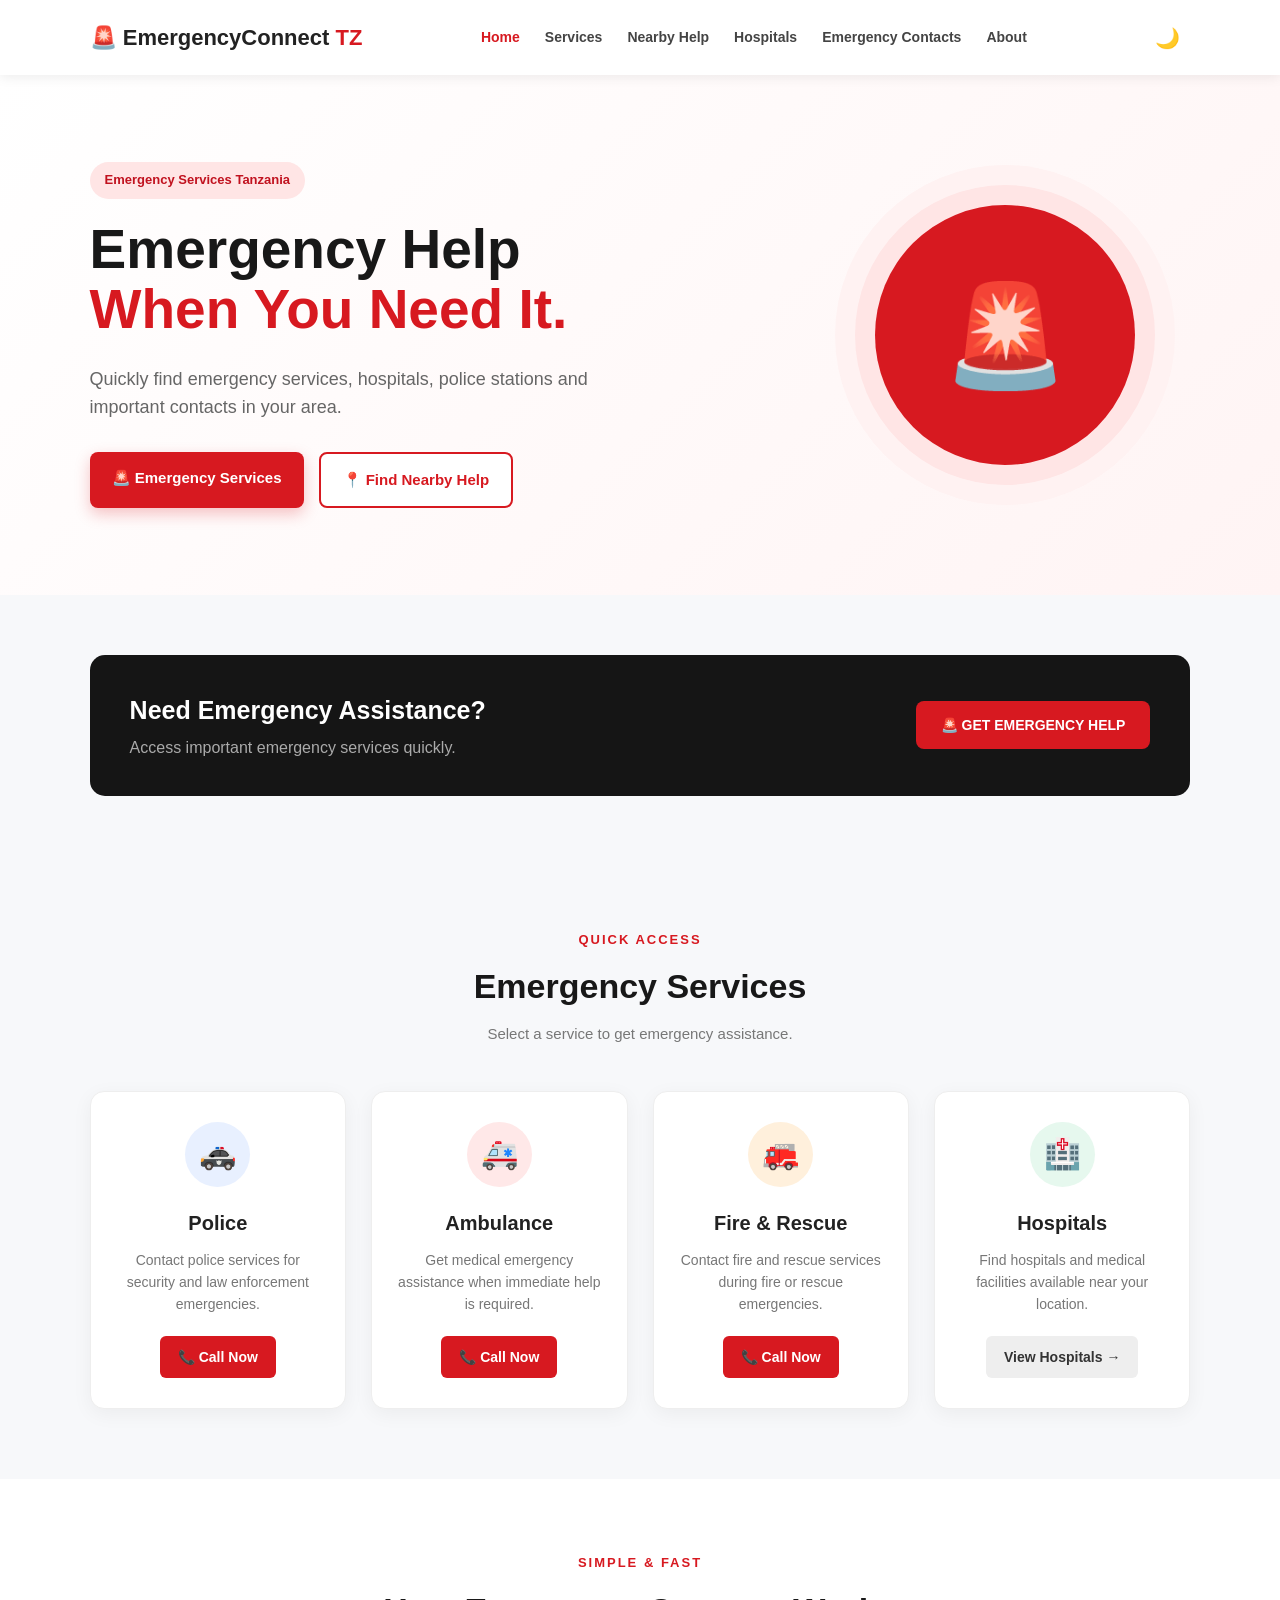
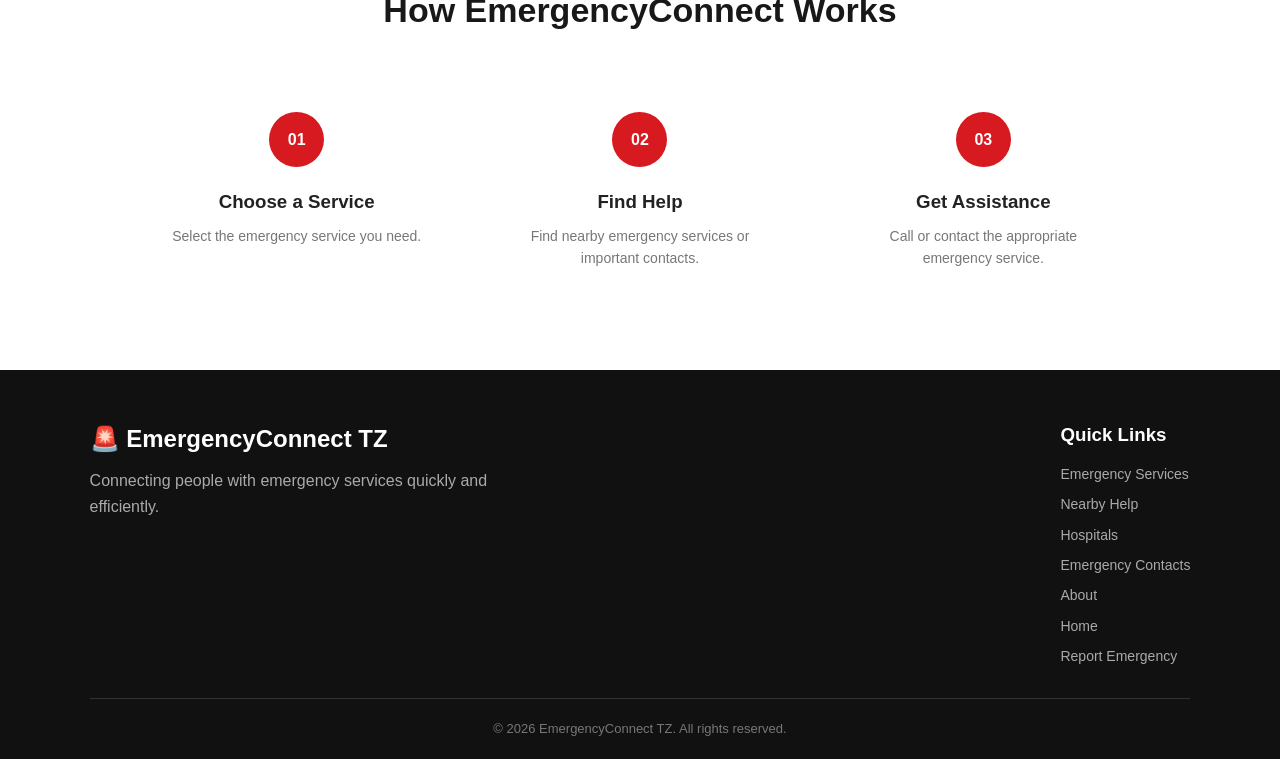
==== index.html @ 1675469f "Add files via upload" ====
<!DOCTYPE html>
<html lang="en">
<head>
    <meta charset="UTF-8">
    <meta name="viewport" content="width=device-width, initial-scale=1.0">

    <title>EmergencyConnect TZ</title>

    <link rel="stylesheet" href="css/style.css">
</head>

<body>
    

    <!-- ================= NAVIGATION ================= -->
    <header class="navbar">

        <div class="logo">
            🚨 <span>EmergencyConnect</span> TZ
        </div>

        <nav>
            <a href="index.html" class="active">Home</a>
            <a href="services.html">Services</a>
            <a href="nearby.html">Nearby Help</a>
            <a href="hospitals.html">Hospitals</a>
            <a href="contacts.html">Emergency Contacts</a>
            <a href="about.html">About</a>
        </nav>

        <button class="menu-btn" onclick="toggleMenu()">☰</button>

    </header>


    <!-- ================= HERO SECTION ================= -->
    <section class="hero">

        <div class="hero-content">

            <span class="badge">Emergency Services Tanzania</span>

            <h1>
                Emergency Help
                <span>When You Need It.</span>
            </h1>

            <p>
                Quickly find emergency services, hospitals,
                police stations and important contacts in your area.
            </p>

            <div class="hero-buttons">

                <a href="services.html" class="btn primary-btn">
                    🚨 Emergency Services
                </a>

                <a href="nearby.html" class="btn secondary-btn">
                    📍 Find Nearby Help
                </a>

            </div>

        </div>

        <div class="hero-icon">
            <div class="emergency-circle">
                🚨
            </div>
        </div>

    </section>


    <!-- ================= EMERGENCY BUTTON ================= -->
    <section class="quick-emergency">

        <div>
            <h2>Need Emergency Assistance?</h2>
            <p>
                Access important emergency services quickly.
            </p>
        </div>

        <button class="emergency-btn" onclick="showEmergencyMessage()">
            🚨 GET EMERGENCY HELP
        </button>

    </section>


    <!-- ================= SERVICES ================= -->
    <section class="services-section">

        <div class="section-title">
            <span>QUICK ACCESS</span>
            <h2>Emergency Services</h2>
            <p>
                Select a service to get emergency assistance.
            </p>
        </div>


        <div class="service-grid">

            <!-- Police -->
            <div class="service-card">

                <div class="service-icon police">
                    🚓
                </div>

                <h3>Police</h3>

                <p>
                    Contact police services for security
                    and law enforcement emergencies.
                </p>

                <a href="tel:112" class="call-btn">
                    📞 Call Now
                </a>

            </div>


            <!-- Ambulance -->
            <div class="service-card">

                <div class="service-icon ambulance">
                    🚑
                </div>

                <h3>Ambulance</h3>

                <p>
                    Get medical emergency assistance
                    when immediate help is required.
                </p>

                <a href="tel:112" class="call-btn">
                    📞 Call Now
                </a>

            </div>


            <!-- Fire -->
            <div class="service-card">

                <div class="service-icon fire">
                    🚒
                </div>

                <h3>Fire & Rescue</h3>

                <p>
                    Contact fire and rescue services
                    during fire or rescue emergencies.
                </p>

                <a href="tel:112" class="call-btn">
                    📞 Call Now
                </a>

            </div>


            <!-- Hospital -->
            <div class="service-card">

                <div class="service-icon hospital">
                    🏥
                </div>

                <h3>Hospitals</h3>

                <p>
                    Find hospitals and medical facilities
                    available near your location.
                </p>

                <a href="hospitals.html" class="view-btn">
                    View Hospitals →
                </a>

            </div>

        </div>

    </section>


    <!-- ================= HOW IT WORKS ================= -->
    <section class="how-section">

        <div class="section-title">

            <span>SIMPLE & FAST</span>

            <h2>How EmergencyConnect Works</h2>

        </div>


        <div class="steps">

            <div class="step">

                <div class="step-number">01</div>

                <h3>Choose a Service</h3>

                <p>
                    Select the emergency service
                    you need.
                </p>

            </div>


            <div class="step">

                <div class="step-number">02</div>

                <h3>Find Help</h3>

                <p>
                    Find nearby emergency services
                    or important contacts.
                </p>

            </div>


            <div class="step">

                <div class="step-number">03</div>

                <h3>Get Assistance</h3>

                <p>
                    Call or contact the appropriate
                    emergency service.
                </p>

            </div>

        </div>

    </section>


    <!-- ================= FOOTER ================= -->
    <footer>

        <div class="footer-content">

            <div>
                <h2>🚨 EmergencyConnect TZ</h2>

                <p>
                    Connecting people with emergency
                    services quickly and efficiently.
                </p>
            </div>


            <div class="footer-links">

                <h3>Quick Links</h3>

                <a href="services.html">Emergency Services</a>
                <a href="nearby.html">Nearby Help</a>
                <a href="hospitals.html">Hospitals</a>
                <a href="contacts.html">Emergency Contacts</a>
                <a href="about.html">About</a>
                <a href="index.html">Home</a>
                <a href="report.html">Report Emergency </a>

            </div>

        </div>


        <div class="copyright">

            © 2026 EmergencyConnect TZ.
            All rights reserved.

        </div>

    </footer>


    <script src="main.js"></script>
<style>
    /* ==========================================================================
   DARK MODE STYLES & TRANSITIONS
   ========================================================================== */
body {
    transition: background-color 0.3s ease, color 0.3s ease;
}

body.dark-mode {
    background-color: #121212;
    color: #e0e0e0;
}

body.dark-mode .navbar,
body.dark-mode .service-card,
body.dark-mode .contact-card,
body.dark-mode .location-section,
body.dark-mode .search-container,
body.dark-mode .how-section {
    background-color: #1e1e1e !important;
    border-color: #333333 !important;
    color: #ffffff !important;
}

body.dark-mode .hero {
    background: linear-gradient(135deg, #181818, #2a080a) !important;
}

body.dark-mode .hero h1,
body.dark-mode .section-title h2,
body.dark-mode .service-card h3,
body.dark-mode .contact-card h3 {
    color: #ffffff !important;
}

body.dark-mode nav a {
    color: #cccccc;
}

body.dark-mode .search-input,
body.dark-mode .select-input,
body.dark-mode .search-container input,
body.dark-mode .search-container select,
body.dark-mode .form-group input,
body.dark-mode .form-group select,
body.dark-mode .form-group textarea {
    background-color: #2a2a2a;
    color: #ffffff;
    border-color: #444;
}

/* Theme Button in Navbar */
.theme-toggle-btn {
    background: transparent;
    border: none;
    font-size: 20px;
    cursor: pointer;
    padding: 5px 10px;
    border-radius: 50%;
    transition: transform 0.2s;
}

.theme-toggle-btn:hover {
    transform: scale(1.15);
}

/* ==========================================================================
   MOBILE NAV TOGGLE CLASSES
   ========================================================================== */
@media (max-width: 700px) {
    nav {
        display: none;
    }
    nav.nav-open {
        display: flex !important;
    }
}

/* ==========================================================================
   EMERGENCY MODAL STYLES
   ========================================================================== */
.emergency-modal {
    display: none;
    position: fixed;
    top: 0;
    left: 0;
    width: 100%;
    height: 100%;
    background: rgba(0, 0, 0, 0.75);
    z-index: 2000;
    align-items: center;
    justify-content: center;
    padding: 20px;
    backdrop-filter: blur(4px);
}

.emergency-modal-content {
    background: #ffffff;
    padding: 30px;
    border-radius: 16px;
    max-width: 480px;
    width: 100%;
    text-align: center;
    position: relative;
    box-shadow: 0 10px 30px rgba(0,0,0,0.3);
    animation: popIn 0.3s ease-out;
}

body.dark-mode .emergency-modal-content {
    background: #1e1e1e;
    color: #fff;
}

.close-modal {
    position: absolute;
    top: 15px;
    right: 20px;
    font-size: 28px;
    cursor: pointer;
    color: #888;
}

.close-modal:hover { color: #d71920; }

.modal-icon { font-size: 50px; margin-bottom: 10px; }

.modal-actions {
    display: flex;
    flex-direction: column;
    gap: 12px;
    margin-top: 20px;
}

.modal-btn {
    padding: 14px;
    border-radius: 8px;
    font-weight: bold;
    color: white;
    text-decoration: none;
    transition: 0.3s;
}

.modal-btn.primary { background: #d71920; }
.modal-btn.fire { background: #e65100; }
.modal-btn.medical { background: #2e7d32; }
.modal-btn.child { background: #6a1b9a; }

.modal-btn:hover { opacity: 0.9; transform: translateY(-2px); }

@keyframes popIn {
    from { transform: scale(0.8); opacity: 0; }
    to { transform: scale(1); opacity: 1; }
}
/* ==============================
   GLOBAL STYLES
================================= */

* {
    margin: 0;
    padding: 0;
    box-sizing: border-box;
}

html {
    scroll-behavior: smooth;
}

body {
    font-family: Arial, Helvetica, sans-serif;
    background: #f7f8fa;
    color: #222;
    line-height: 1.6;
}

a {
    text-decoration: none;
}

button {
    font-family: inherit;
}


/* ==============================
   NAVIGATION BAR
================================= */

.navbar {
    height: 75px;
    background: #ffffff;

    display: flex;
    align-items: center;
    justify-content: space-between;

    padding: 0 7%;

    position: sticky;
    top: 0;
    z-index: 1000;

    box-shadow: 0 2px 12px rgba(0, 0, 0, 0.08);
}


/* LOGO */

.logo {
    font-size: 22px;
    font-weight: 700;
    color: #d71920;
}

.logo span {
    color: #222;
}


/* NAV LINKS */

nav {
    display: flex;
    align-items: center;
    gap: 25px;
}

nav a {
    color: #444;
    font-size: 14px;
    font-weight: 600;

    transition: 0.3s;
}

nav a:hover,
nav a.active {
    color: #d71920;
}


/* MOBILE MENU BUTTON */

.menu-btn {
    display: none;

    border: none;
    background: transparent;

    font-size: 25px;
    cursor: pointer;
}


/* ==============================
   HERO SECTION
================================= */

.hero {
    min-height: 520px;

    padding: 80px 7%;

    display: flex;
    align-items: center;
    justify-content: space-between;

    gap: 50px;

    background: linear-gradient(
        135deg,
        #ffffff,
        #fff4f4
    );
}


/* HERO TEXT */

.hero-content {
    max-width: 650px;
}

.badge {
    display: inline-block;

    background: #ffe5e5;
    color: #c1121f;

    padding: 8px 15px;

    border-radius: 30px;

    font-size: 13px;
    font-weight: 700;

    margin-bottom: 20px;
}

.hero h1 {
    font-size: 55px;

    line-height: 1.1;

    margin-bottom: 25px;

    color: #181818;
}

.hero h1 span {
    display: block;

    color: #d71920;
}

.hero p {
    max-width: 570px;

    font-size: 18px;

    color: #666;

    margin-bottom: 30px;
}


/* HERO BUTTONS */

.hero-buttons {
    display: flex;
    gap: 15px;

    flex-wrap: wrap;
}

.btn {
    display: inline-block;

    padding: 14px 22px;

    border-radius: 8px;

    font-size: 15px;
    font-weight: 700;

    transition: 0.3s;
}


/* PRIMARY BUTTON */

.primary-btn {
    background: #d71920;
    color: white;

    box-shadow: 0 6px 15px rgba(215, 25, 32, 0.25);
}

.primary-btn:hover {
    background: #b51218;

    transform: translateY(-2px);
}


/* SECONDARY BUTTON */

.secondary-btn {
    background: white;

    color: #d71920;

    border: 2px solid #d71920;
}

.secondary-btn:hover {
    background: #d71920;

    color: white;
}


/* ==============================
   HERO EMERGENCY ICON
================================= */

.hero-icon {
    padding-right: 5%;
}

.emergency-circle {

    width: 260px;
    height: 260px;

    border-radius: 50%;

    background: #d71920;

    display: flex;
    align-items: center;
    justify-content: center;

    font-size: 100px;

    box-shadow:
        0 0 0 20px #ffe5e5,
        0 0 0 40px #fff2f2;

    animation: pulse 2s infinite;
}


/* PULSE ANIMATION */

@keyframes pulse {

    0% {
        transform: scale(1);
    }

    50% {
        transform: scale(1.05);
    }

    100% {
        transform: scale(1);
    }

}


/* ==============================
   QUICK EMERGENCY SECTION
================================= */

.quick-emergency {

    margin: 60px 7%;

    padding: 35px 40px;

    background: #151515;

    color: white;

    border-radius: 15px;

    display: flex;

    align-items: center;

    justify-content: space-between;

    gap: 25px;
}

.quick-emergency h2 {
    font-size: 25px;

    margin-bottom: 5px;
}

.quick-emergency p {
    color: #aaa;
}


/* EMERGENCY BUTTON */

.emergency-btn {

    border: none;

    background: #d71920;

    color: white;

    padding: 16px 25px;

    border-radius: 8px;

    font-size: 14px;

    font-weight: 700;

    cursor: pointer;

    transition: 0.3s;
}

.emergency-btn:hover {

    background: #ff252d;

    transform: scale(1.03);
}


/* ==============================
   SECTION TITLE
================================= */

.services-section,
.how-section {

    padding: 70px 7%;
}

.section-title {

    text-align: center;

    max-width: 650px;

    margin: 0 auto 45px;
}

.section-title span {

    color: #d71920;

    font-size: 13px;

    font-weight: 700;

    letter-spacing: 2px;
}

.section-title h2 {

    font-size: 34px;

    margin: 8px 0;

    color: #181818;
}

.section-title p {

    color: #777;

    font-size: 15px;
}


/* ==============================
   SERVICE CARDS
================================= */

.service-grid {

    display: grid;

    grid-template-columns:
        repeat(4, 1fr);

    gap: 25px;
}

.service-card {

    background: #ffffff;

    padding: 30px 25px;

    border-radius: 14px;

    text-align: center;

    border: 1px solid #eeeeee;

    box-shadow:
        0 5px 20px rgba(0, 0, 0, 0.05);

    transition: 0.3s;
}

.service-card:hover {

    transform: translateY(-8px);

    box-shadow:
        0 15px 35px rgba(0, 0, 0, 0.10);
}


/* SERVICE ICON */

.service-icon {

    width: 65px;
    height: 65px;

    margin: 0 auto 20px;

    border-radius: 50%;

    display: flex;

    align-items: center;

    justify-content: center;

    font-size: 30px;
}


/* ICON BACKGROUNDS */

.police {
    background: #e8f0ff;
}

.ambulance {
    background: #ffe8e8;
}

.fire {
    background: #fff0dc;
}

.hospital {
    background: #e6f8ee;
}


/* SERVICE TEXT */

.service-card h3 {

    font-size: 20px;

    margin-bottom: 10px;
}

.service-card p {

    color: #777;

    font-size: 14px;

    margin-bottom: 20px;
}


/* CALL BUTTON */

.call-btn {

    display: inline-block;

    background: #d71920;

    color: white;

    padding: 10px 18px;

    border-radius: 6px;

    font-size: 14px;

    font-weight: 700;

    transition: 0.3s;
}

.call-btn:hover {

    background: #a90f15;
}


/* VIEW BUTTON */

.view-btn {

    display: inline-block;

    background: #eeeeee;

    color: #333;

    padding: 10px 18px;

    border-radius: 6px;

    font-size: 14px;

    font-weight: 700;

    transition: 0.3s;
}

.view-btn:hover {

    background: #222;

    color: white;
}


/* ==============================
   HOW IT WORKS
================================= */

.how-section {

    background: white;
}

.steps {

    max-width: 1000px;

    margin: auto;

    display: grid;

    grid-template-columns:
        repeat(3, 1fr);

    gap: 30px;
}

.step {

    text-align: center;

    padding: 30px;
}

.step-number {

    width: 55px;
    height: 55px;

    margin: 0 auto 20px;

    border-radius: 50%;

    background: #d71920;

    color: white;

    display: flex;

    align-items: center;

    justify-content: center;

    font-weight: 700;
}

.step h3 {

    margin-bottom: 8px;
}

.step p {

    color: #777;

    font-size: 14px;
}


/* ==============================
   FOOTER
================================= */

footer {

    background: #111111;

    color: white;

    padding: 50px 7% 20px;
}

.footer-content {

    display: flex;

    justify-content: space-between;

    gap: 50px;

    padding-bottom: 30px;
}

.footer-content h2 {

    margin-bottom: 10px;
}

.footer-content p {

    color: #aaa;

    max-width: 400px;
}


/* FOOTER LINKS */

.footer-links {

    display: flex;

    flex-direction: column;

    gap: 8px;
}

.footer-links h3 {

    margin-bottom: 5px;
}

.footer-links a {

    color: #aaa;

    font-size: 14px;

    transition: 0.3s;
}

.footer-links a:hover {

    color: white;
}


/* COPYRIGHT */

.copyright {

    border-top: 1px solid #333;

    padding-top: 20px;

    text-align: center;

    color: #777;

    font-size: 13px;
}


/* ==============================
   TABLET
================================= */

@media (max-width: 1000px) {

    .hero h1 {
        font-size: 45px;
    }

    .service-grid {

        grid-template-columns:
            repeat(2, 1fr);
    }

}


/* ==============================
   MOBILE
================================= */

@media (max-width: 700px) {

    .navbar {

        padding: 0 5%;
    }

    nav {

        display: none;

        position: absolute;

        top: 75px;

        right: 0;

        width: 100%;

        background: white;

        padding: 20px;

        flex-direction: column;

        gap: 18px;

        box-shadow:
            0 5px 15px rgba(0,0,0,0.1);
    }

    nav a {
        text-align: center;
    }

    .menu-btn {
        display: block;
    }


    /* HERO */

    .hero {

        flex-direction: column;

        text-align: center;

        padding: 60px 5%;

        gap: 60px;
    }

    .hero-content {

        max-width: 100%;
    }

    .hero h1 {

        font-size: 38px;
    }

    .hero p {

        font-size: 16px;
    }

    .hero-buttons {

        justify-content: center;
    }

    .hero-icon {

        padding-right: 0;
    }

    .emergency-circle {

        width: 190px;
        height: 190px;

        font-size: 70px;
    }


    /* QUICK EMERGENCY */

    .quick-emergency {

        margin: 40px 5%;

        padding: 30px 20px;

        flex-direction: column;

        text-align: center;
    }


    /* SERVICES */

    .services-section,
    .how-section {

        padding: 60px 5%;
    }

    .section-title h2 {

        font-size: 28px;
    }

    .service-grid {

        grid-template-columns: 1fr;
    }


    /* STEPS */

    .steps {

        grid-template-columns: 1fr;
    }


    /* FOOTER */

    .footer-content {

        flex-direction: column;
    }

}


/* ==============================
   SMALL PHONES
================================= */

@media (max-width: 400px) {

    .logo {

        font-size: 18px;
    }

    .hero h1 {

        font-size: 32px;
    }

    .btn {

        width: 100%;

        text-align: center;
    }

    .emergency-circle {

        width: 160px;
        height: 160px;

        font-size: 60px;
    }

}
</style>
<script /* =========================================
   EMERGENCYCONNECT TZ
   MAIN JAVASCRIPT
========================================= */


/* =========================================
   1. MOBILE NAVIGATION
========================================= */

function toggleMenu() {

    const nav = document.querySelector(".navbar nav");

    if (nav) {
        nav.classList.toggle("show");
    }
}


/* =========================================
   2. CLOSE MOBILE MENU
   When user clicks a navigation link
========================================= */

document.addEventListener("DOMContentLoaded", function () {

    const navLinks = document.querySelectorAll(".navbar nav a");

    navLinks.forEach(function (link) {

        link.addEventListener("click", function () {

            const nav = document.querySelector(".navbar nav");

            if (nav) {
                nav.classList.remove("show");
            }

        });

    });

});


/* =========================================
   3. EMERGENCY BUTTON
========================================= */

function emergencyCall() {

    const confirmEmergency = confirm(
        "Are you experiencing an emergency?\n\n" +
        "Press OK to continue to emergency services."
    );

    if (confirmEmergency) {

        window.location.href = "services.html";

    }

}


/* =========================================
   4. SHOW EMERGENCY MESSAGE
========================================= */

function showEmergencyMessage() {

    alert(
        "EmergencyConnect TZ\n\n" +
        "Please select the emergency service you need."
    );

}


/* =========================================
   5. SMOOTH SCROLLING
========================================= */

document.addEventListener("DOMContentLoaded", function () {

    const links = document.querySelectorAll('a[href^="#"]');

    links.forEach(function (link) {

        link.addEventListener("click", function (event) {

            const targetId = this.getAttribute("href");

            if (targetId === "#") {
                return;
            }

            const target = document.querySelector(targetId);

            if (target) {

                event.preventDefault();

                target.scrollIntoView({
                    behavior: "smooth",
                    block: "start"
                });

            }

        });

    });

});


/* =========================================
   6. CURRENT YEAR
========================================= */

document.addEventListener("DOMContentLoaded", function () {

    const year = document.getElementById("year");

    if (year) {

        year.textContent = new Date().getFullYear();

    }

});


/* =========================================
   7. SCROLL EFFECT FOR NAVBAR
========================================= */

window.addEventListener("scroll", function () {

    const navbar = document.querySelector(".navbar");

    if (!navbar) {
        return;
    }

    if (window.scrollY > 50) {

        navbar.classList.add("scrolled");

    } else {

        navbar.classList.remove("scrolled");

    }

});


/* =========================================
   8. REVEAL ELEMENTS WHEN SCROLLING
========================================= */

document.addEventListener("DOMContentLoaded", function () {

    const elements = document.querySelectorAll(
        ".service-card, .feature-card, .step, .card"
    );

    const observer = new IntersectionObserver(
        function (entries) {

            entries.forEach(function (entry) {

                if (entry.isIntersecting) {

                    entry.target.classList.add("visible");

                }

            });

        },
        {
            threshold: 0.15
        }
    );


    elements.forEach(function (element) {

        observer.observe(element);

    });

});


/* =========================================
   9. BACK TO TOP BUTTON
========================================= */

function scrollToTop() {

    window.scrollTo({
        top: 0,
        behavior: "smooth"
    });

}


/* =========================================
   10. ONLINE / OFFLINE STATUS
========================================= */

function updateConnectionStatus() {

    if (navigator.onLine) {

        console.log("Internet connection available.");

    } else {

        console.log("You are currently offline.");

    }

}


window.addEventListener(
    "online",
    updateConnectionStatus
);

window.addEventListener(
    "offline",
    updateConnectionStatus
);


/* =========================================
   11. PAGE LOADED MESSAGE
========================================= */

document.addEventListener("DOMContentLoaded", function () {

    console.log(
        "EmergencyConnect TZ loaded successfully."
    );

});></script>
</body>
</html>
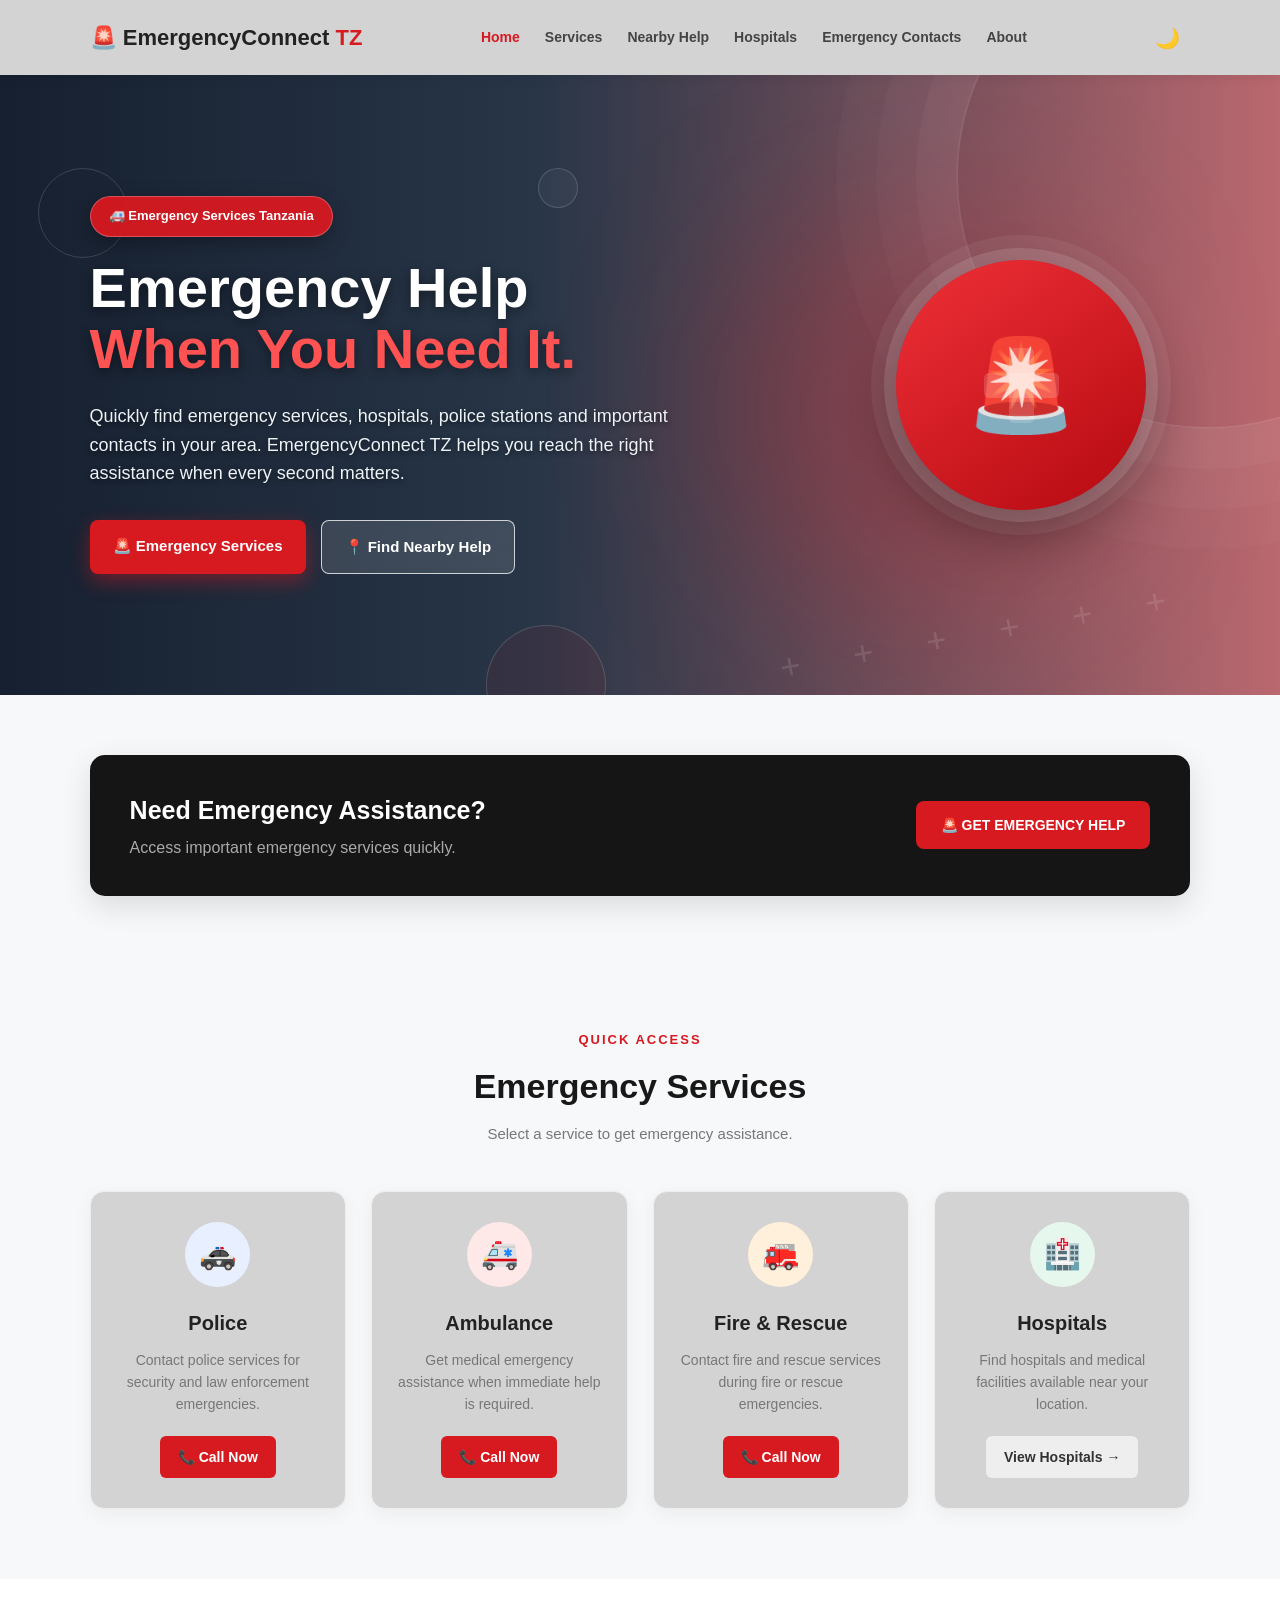
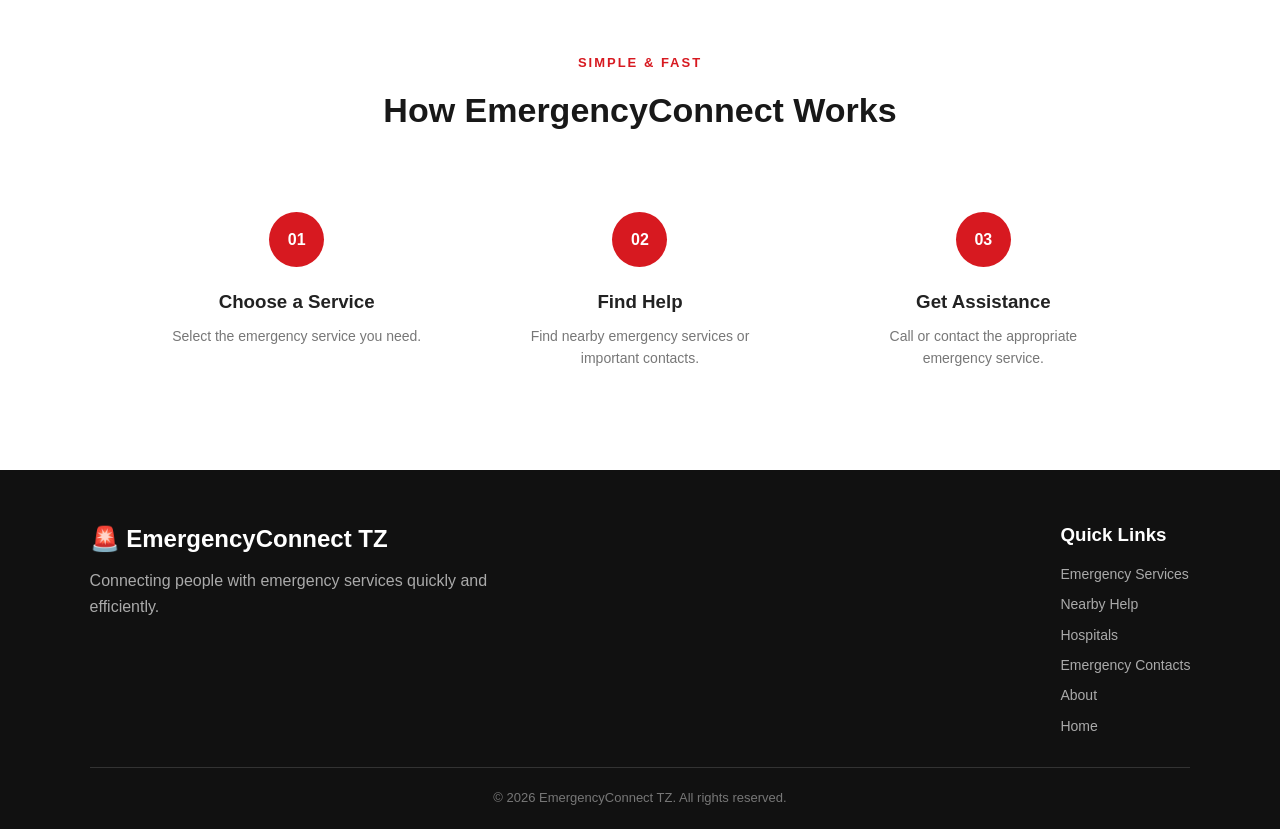
==== commit 5516f537: "Add files via upload" ====
--- a/index.html
+++ b/index.html
@@ -8,12 +8,869 @@
     <title>EmergencyConnect TZ</title>
 
     <link rel="stylesheet" href="css/style.css">
+
+    <style>
+
+        /* =========================================================
+           GLOBAL
+        ========================================================= */
+
+        * {
+            margin: 0;
+            padding: 0;
+            box-sizing: border-box;
+        }
+
+        html {
+            scroll-behavior: smooth;
+        }
+
+        body {
+            font-family: Arial, Helvetica, sans-serif;
+            background: #f7f8fa;
+            color: #222;
+            line-height: 1.6;
+            transition: background-color 0.3s ease, color 0.3s ease;
+        }
+
+        a {
+            text-decoration: none;
+        }
+
+        button {
+            font-family: inherit;
+        }
+
+
+        /* =========================================================
+           DARK MODE
+        ========================================================= */
+
+         body {
+            transition: background-color 0.3s ease, color 0.3s ease;
+        }
+
+        body.dark-mode {
+            background-color: #121212;
+            color: #e0e0e0;
+        }
+
+        body.dark-mode .navbar,
+        body.dark-mode .service-card,
+        body.dark-mode .contact-card,
+        body.dark-mode .location-section,
+        body.dark-mode .search-container,
+        body.dark-mode .how-section {
+            background-color: #1e1e1e !important;
+            border-color: #333333 !important;
+            color: #ffffff !important;
+        }
+
+        body.dark-mode .section-title h2,
+        body.dark-mode .service-card h3,
+        body.dark-mode .contact-card h3 {
+            color: #ffffff !important;
+        }
+
+        body.dark-mode nav a {
+            color: #cccccc;
+        }
+
+        body.dark-mode .search-input,
+        body.dark-mode .select-input,
+        body.dark-mode .search-container input,
+        body.dark-mode .search-container select,
+        body.dark-mode .form-group input,
+        body.dark-mode .form-group select,
+        body.dark-mode .form-group textarea {
+            background-color: #2a2a2a;
+            color: #ffffff;
+            border-color: #444;
+        }
+
+        /* Theme Button in Navbar */
+        .theme-toggle-btn {
+            background: transparent;
+            border: none;
+            font-size: 20px;
+            cursor: pointer;
+            padding: 5px 10px;
+            border-radius: 50%;
+            transition: transform 0.2s;
+        }
+
+        .theme-toggle-btn:hover {
+            transform: scale(1.15);
+        }
+
+
+
+        /* =========================================================
+           NAVIGATION
+        ========================================================= */
+
+        .navbar {
+            height: 75px;
+            background: lightgray;
+            display: flex;
+            align-items: center;
+            justify-content: space-between;
+            padding: 0 7%;
+            position: sticky;
+            top: 0;
+            z-index: 1000;
+            box-shadow: 0 2px 12px rgba(0,0,0,0.08);
+            transition: 0.3s;
+        }
+
+        .navbar.scrolled {
+            box-shadow: 0 5px 25px rgba(0,0,0,0.15);
+        }
+
+        .logo {
+            font-size: 22px;
+            font-weight: 700;
+            color: #d71920;
+        }
+
+        .logo span {
+            color: #222;
+        }
+
+        body.dark-mode .logo span {
+            color: #fff;
+        }
+
+        nav {
+            display: flex;
+            align-items: center;
+            gap: 25px;
+        }
+
+        nav a {
+            color: #444;
+            font-size: 14px;
+            font-weight: 600;
+            transition: 0.3s;
+        }
+
+        nav a:hover,
+        nav a.active {
+            color: #d71920;
+        }
+
+        .menu-btn {
+            display: none;
+            border: none;
+            background: transparent;
+            font-size: 25px;
+            cursor: pointer;
+        }
+
+
+        /* =========================================================
+           HERO SECTION
+        ========================================================= */
+
+        .hero {
+            min-height: 620px;
+            padding: 90px 7%;
+            display: flex;
+            align-items: center;
+            justify-content: space-between;
+            gap: 50px;
+            position: relative;
+            overflow: hidden;
+
+            /*
+              MAIN HERO BACKGROUND
+              Hospital / Emergency image
+            */
+
+            background:
+                linear-gradient(
+                    90deg,
+                    rgba(8, 18, 35, 0.94) 0%,
+                    rgba(11, 27, 47, 0.88) 42%,
+                    rgba(150, 15, 25, 0.62) 100%
+                ),
+                url("https://images.unsplash.com/photo-1519494026892-80bbd2d6fd0d?auto=format&fit=crop&w=2000&q=85")
+                center center / cover no-repeat;
+
+            color: white;
+        }
+
+
+        /* Decorative medical pattern */
+
+        .hero::before {
+            content: "";
+            position: absolute;
+            width: 500px;
+            height: 500px;
+            right: -180px;
+            top: -150px;
+            border: 2px solid rgba(255,255,255,0.12);
+            border-radius: 50%;
+            box-shadow:
+                0 0 0 40px rgba(255,255,255,0.03),
+                0 0 0 80px rgba(255,255,255,0.025),
+                0 0 0 120px rgba(255,255,255,0.02);
+        }
+
+
+        .hero::after {
+            content: "+  +  +  +  +  +";
+            position: absolute;
+            right: 7%;
+            bottom: 35px;
+            color: rgba(255,255,255,0.12);
+            font-size: 35px;
+            letter-spacing: 22px;
+            transform: rotate(-10deg);
+        }
+
+
+        /* Decorative red glow */
+
+        .hero-glow {
+            position: absolute;
+            width: 420px;
+            height: 420px;
+            background: rgba(215,25,32,0.20);
+            border-radius: 50%;
+            filter: blur(80px);
+            right: 12%;
+            top: 20%;
+        }
+
+
+        .hero-content {
+            max-width: 650px;
+            position: relative;
+            z-index: 5;
+        }
+
+
+        /* Badge */
+
+        .badge {
+            display: inline-block;
+            background: rgba(215,25,32,0.95);
+            color: #ffffff;
+            padding: 9px 18px;
+            border-radius: 30px;
+            font-size: 13px;
+            font-weight: 700;
+            margin-bottom: 20px;
+            box-shadow: 0 6px 20px rgba(0,0,0,0.3);
+            border: 1px solid rgba(255,255,255,0.25);
+        }
+
+
+        /* Hero heading */
+
+        .hero h1 {
+            font-size: 56px;
+            line-height: 1.1;
+            margin-bottom: 22px;
+            color: #ffffff;
+            text-shadow: 0 3px 12px rgba(0,0,0,0.45);
+        }
+
+        .hero h1 span {
+            display: block;
+            color: #ff5252;
+        }
+
+
+        .hero p {
+            max-width: 590px;
+            font-size: 18px;
+            color: #edf2f7;
+            margin-bottom: 32px;
+            text-shadow: 0 2px 5px rgba(0,0,0,0.5);
+        }
+
+
+        /* Buttons */
+
+        .hero-buttons {
+            display: flex;
+            gap: 15px;
+            flex-wrap: wrap;
+        }
+
+        .btn {
+            display: inline-block;
+            padding: 14px 23px;
+            border-radius: 8px;
+            font-size: 15px;
+            font-weight: 700;
+            transition: 0.3s;
+        }
+
+        .primary-btn {
+            background: #d71920;
+            color: white;
+            box-shadow: 0 7px 20px rgba(215,25,32,0.45);
+        }
+
+        .primary-btn:hover {
+            background: #b51218;
+            transform: translateY(-3px);
+            box-shadow: 0 10px 25px rgba(215,25,32,0.55);
+        }
+
+        .secondary-btn {
+            background: rgba(255,255,255,0.12);
+            color: #ffffff;
+            border: 1px solid rgba(255,255,255,0.75);
+            backdrop-filter: blur(8px);
+        }
+
+        .secondary-btn:hover {
+            background: lightgray;
+            color: #d71920;
+            transform: translateY(-3px);
+        }
+
+
+        /* =========================================================
+           HERO MEDICAL ICON
+        ========================================================= */
+
+        .hero-icon {
+            padding-right: 4%;
+            position: relative;
+            z-index: 5;
+        }
+
+        .emergency-circle {
+            width: 250px;
+            height: 250px;
+            border-radius: 50%;
+
+            background:
+                linear-gradient(
+                    145deg,
+                    #ef3038,
+                    #b50910
+                );
+
+            display: flex;
+            align-items: center;
+            justify-content: center;
+
+            font-size: 90px;
+
+            box-shadow:
+                0 0 0 12px rgba(255,255,255,0.12),
+                0 0 0 25px rgba(255,255,255,0.06),
+                0 25px 60px rgba(0,0,0,0.4);
+
+            animation: pulse 2.5s infinite;
+            position: relative;
+        }
+
+
+        /* White medical cross behind icon */
+
+        .emergency-circle::before {
+            content: "";
+            position: absolute;
+            width: 75px;
+            height: 25px;
+            background: rgba(255,255,255,0.16);
+            border-radius: 5px;
+        }
+
+        .emergency-circle::after {
+            content: "";
+            position: absolute;
+            width: 25px;
+            height: 75px;
+            background: rgba(255,255,255,0.16);
+            border-radius: 5px;
+        }
+
+
+        @keyframes pulse {
+
+            0% {
+                transform: scale(1);
+            }
+
+            50% {
+                transform: scale(1.05);
+            }
+
+            100% {
+                transform: scale(1);
+            }
+
+        }
+
+
+        /* =========================================================
+           FLOATING DECORATIONS
+        ========================================================= */
+
+        .hero-decoration {
+            position: absolute;
+            border-radius: 50%;
+            border: 1px solid rgba(255,255,255,0.15);
+            pointer-events: none;
+        }
+
+        .decoration-one {
+            width: 90px;
+            height: 90px;
+            left: 3%;
+            top: 15%;
+        }
+
+        .decoration-two {
+            width: 40px;
+            height: 40px;
+            left: 42%;
+            top: 15%;
+            background: rgba(255,255,255,0.04);
+        }
+
+        .decoration-three {
+            width: 120px;
+            height: 120px;
+            left: 38%;
+            bottom: -50px;
+            background: rgba(215,25,32,0.08);
+        }
+
+
+        /* =========================================================
+           QUICK EMERGENCY
+        ========================================================= */
+
+        .quick-emergency {
+            margin: 60px 7%;
+            padding: 35px 40px;
+            background: #151515;
+            color: white;
+            border-radius: 15px;
+            display: flex;
+            align-items: center;
+            justify-content: space-between;
+            gap: 25px;
+            box-shadow: 0 10px 30px rgba(0,0,0,0.12);
+        }
+
+        .quick-emergency h2 {
+            font-size: 25px;
+            margin-bottom: 5px;
+        }
+
+        .quick-emergency p {
+            color: #aaa;
+        }
+
+        .emergency-btn {
+            border: none;
+            background: #d71920;
+            color: white;
+            padding: 16px 25px;
+            border-radius: 8px;
+            font-size: 14px;
+            font-weight: 700;
+            cursor: pointer;
+            transition: 0.3s;
+        }
+
+        .emergency-btn:hover {
+            background: #ff252d;
+            transform: scale(1.03);
+        }
+
+
+        /* =========================================================
+           SERVICES
+        ========================================================= */
+
+        .services-section,
+        .how-section {
+            padding: 70px 7%;
+        }
+
+        .section-title {
+            text-align: center;
+            max-width: 650px;
+            margin: 0 auto 45px;
+        }
+
+        .section-title span {
+            color: #d71920;
+            font-size: 13px;
+            font-weight: 700;
+            letter-spacing: 2px;
+        }
+
+        .section-title h2 {
+            font-size: 34px;
+            margin: 8px 0;
+            color: #181818;
+        }
+
+        .section-title p {
+            color: #777;
+            font-size: 15px;
+        }
+
+        .service-grid {
+            display: grid;
+            grid-template-columns: repeat(4, 1fr);
+            gap: 25px;
+        }
+
+        .service-card {
+            background: lightgray;
+            padding: 30px 25px;
+            border-radius: 14px;
+            text-align: center;
+            border: 1px solid #eeeeee;
+            box-shadow: 0 5px 20px rgba(0,0,0,0.05);
+            transition: 0.3s;
+        }
+
+        .service-card:hover {
+            transform: translateY(-8px);
+            box-shadow: 0 15px 35px rgba(0,0,0,0.10);
+        }
+
+        .service-icon {
+            width: 65px;
+            height: 65px;
+            margin: 0 auto 20px;
+            border-radius: 50%;
+            display: flex;
+            align-items: center;
+            justify-content: center;
+            font-size: 30px;
+        }
+
+        .police {
+            background: #e8f0ff;
+        }
+
+        .ambulance {
+            background: #ffe8e8;
+        }
+
+        .fire {
+            background: #fff0dc;
+        }
+
+        .hospital {
+            background: #e6f8ee;
+        }
+
+        .service-card h3 {
+            font-size: 20px;
+            margin-bottom: 10px;
+        }
+
+        .service-card p {
+            color: #777;
+            font-size: 14px;
+            margin-bottom: 20px;
+        }
+
+        .call-btn {
+            display: inline-block;
+            background: #d71920;
+            color: white;
+            padding: 10px 18px;
+            border-radius: 6px;
+            font-size: 14px;
+            font-weight: 700;
+            transition: 0.3s;
+        }
+
+        .call-btn:hover {
+            background: #a90f15;
+        }
+
+        .view-btn {
+            display: inline-block;
+            background: #eeeeee;
+            color: #333;
+            padding: 10px 18px;
+            border-radius: 6px;
+            font-size: 14px;
+            font-weight: 700;
+            transition: 0.3s;
+        }
+
+        .view-btn:hover {
+            background: #222;
+            color: white;
+        }
+
+
+        /* =========================================================
+           HOW IT WORKS
+        ========================================================= */
+
+        .how-section {
+            background: white;
+        }
+
+        .steps {
+            max-width: 1000px;
+            margin: auto;
+            display: grid;
+            grid-template-columns: repeat(3,1fr);
+            gap: 30px;
+        }
+
+        .step {
+            text-align: center;
+            padding: 30px;
+        }
+
+        .step-number {
+            width: 55px;
+            height: 55px;
+            margin: 0 auto 20px;
+            border-radius: 50%;
+            background: #d71920;
+            color: white;
+            display: flex;
+            align-items: center;
+            justify-content: center;
+            font-weight: 700;
+        }
+
+        .step h3 {
+            margin-bottom: 8px;
+        }
+
+        .step p {
+            color: #777;
+            font-size: 14px;
+        }
+
+
+        /* =========================================================
+           FOOTER
+        ========================================================= */
+
+        footer {
+            background: #111111;
+            color: white;
+            padding: 50px 7% 20px;
+        }
+
+        .footer-content {
+            display: flex;
+            justify-content: space-between;
+            gap: 50px;
+            padding-bottom: 30px;
+        }
+
+        .footer-content h2 {
+            margin-bottom: 10px;
+        }
+
+        .footer-content p {
+            color: #aaa;
+            max-width: 400px;
+        }
+
+        .footer-links {
+            display: flex;
+            flex-direction: column;
+            gap: 8px;
+        }
+
+        .footer-links h3 {
+            margin-bottom: 5px;
+        }
+
+        .footer-links a {
+            color: #aaa;
+            font-size: 14px;
+            transition: 0.3s;
+        }
+
+        .footer-links a:hover {
+            color: white;
+        }
+
+        .copyright {
+            border-top: 1px solid #333;
+            padding-top: 20px;
+            text-align: center;
+            color: #777;
+            font-size: 13px;
+        }
+
+
+        /* =========================================================
+           RESPONSIVE
+        ========================================================= */
+
+        @media (max-width:1000px) {
+
+            .hero h1 {
+                font-size: 42px;
+            }
+
+            .service-grid {
+                grid-template-columns: repeat(2,1fr);
+            }
+
+            .emergency-circle {
+                width: 210px;
+                height: 210px;
+                font-size: 75px;
+            }
+
+        }
+
+
+        @media (max-width:700px) {
+
+            .navbar {
+                padding: 0 5%;
+            }
+
+            nav {
+                display: none;
+                position: absolute;
+                top: 75px;
+                right: 0;
+                width: 100%;
+                background: white;
+                padding: 20px;
+                flex-direction: column;
+                gap: 18px;
+                box-shadow: 0 5px 15px rgba(0,0,0,0.1);
+            }
+
+            nav.show,
+            nav.nav-open {
+                display: flex !important;
+            }
+
+            nav a {
+                text-align: center;
+            }
+
+            .menu-btn {
+                display: block;
+            }
+
+
+            .hero {
+                flex-direction: column;
+                text-align: center;
+                padding: 70px 5%;
+                gap: 45px;
+
+                background-position: center;
+            }
+
+            .hero-content {
+                max-width: 100%;
+            }
+
+            .hero h1 {
+                font-size: 36px;
+            }
+
+            .hero p {
+                font-size: 16px;
+            }
+
+            .hero-buttons {
+                justify-content: center;
+            }
+
+            .hero-icon {
+                padding-right: 0;
+            }
+
+            .emergency-circle {
+                width: 180px;
+                height: 180px;
+                font-size: 65px;
+            }
+
+            .quick-emergency {
+                margin: 40px 5%;
+                padding: 30px 20px;
+                flex-direction: column;
+                text-align: center;
+            }
+
+            .services-section,
+            .how-section {
+                padding: 60px 5%;
+            }
+
+            .section-title h2 {
+                font-size: 28px;
+            }
+
+            .service-grid,
+            .steps {
+                grid-template-columns: 1fr;
+            }
+
+            .footer-content {
+                flex-direction: column;
+            }
+
+            .hero::after {
+                display: none;
+            }
+
+        }
+
+
+        @media (max-width:400px) {
+
+            .logo {
+                font-size: 18px;
+            }
+
+            .hero h1 {
+                font-size: 30px;
+            }
+
+            .btn {
+                width: 100%;
+                text-align: center;
+            }
+
+            .emergency-circle {
+                width: 150px;
+                height: 150px;
+                font-size: 55px;
+            }
+
+        }
+
+    </style>
 </head>
 
+
 <body>
-    
-
-    <!-- ================= NAVIGATION ================= -->
+
+
+    <!-- =========================================================
+         NAVIGATION
+    ========================================================= -->
+
     <header class="navbar">
 
         <div class="logo">
@@ -34,12 +891,26 @@
     </header>
 
 
-    <!-- ================= HERO SECTION ================= -->
+    <!-- =========================================================
+         HERO
+    ========================================================= -->
+
     <section class="hero">
 
+        <!-- Decorative glow -->
+        <div class="hero-glow"></div>
+
+        <!-- Decorative circles -->
+        <div class="hero-decoration decoration-one"></div>
+        <div class="hero-decoration decoration-two"></div>
+        <div class="hero-decoration decoration-three"></div>
+
+
         <div class="hero-content">
 
-            <span class="badge">Emergency Services Tanzania</span>
+            <span class="badge">
+                🚑 Emergency Services Tanzania
+            </span>
 
             <h1>
                 Emergency Help
@@ -49,7 +920,10 @@
             <p>
                 Quickly find emergency services, hospitals,
                 police stations and important contacts in your area.
+                EmergencyConnect TZ helps you reach the right
+                assistance when every second matters.
             </p>
+
 
             <div class="hero-buttons">
 
@@ -65,125 +939,181 @@
 
         </div>
 
+
+        <!-- Emergency Icon -->
+
         <div class="hero-icon">
+
             <div class="emergency-circle">
                 🚨
             </div>
+
         </div>
 
     </section>
 
 
-    <!-- ================= EMERGENCY BUTTON ================= -->
+    <!-- =========================================================
+         QUICK EMERGENCY
+    ========================================================= -->
+
     <section class="quick-emergency">
 
         <div>
-            <h2>Need Emergency Assistance?</h2>
+
+            <h2>
+                Need Emergency Assistance?
+            </h2>
+
             <p>
                 Access important emergency services quickly.
             </p>
+
         </div>
 
-        <button class="emergency-btn" onclick="showEmergencyMessage()">
+
+        <button
+            class="emergency-btn"
+            onclick="showEmergencyMessage()">
+
             🚨 GET EMERGENCY HELP
+
         </button>
 
     </section>
 
 
-    <!-- ================= SERVICES ================= -->
+    <!-- =========================================================
+         SERVICES
+    ========================================================= -->
+
     <section class="services-section">
 
         <div class="section-title">
+
             <span>QUICK ACCESS</span>
-            <h2>Emergency Services</h2>
+
+            <h2>
+                Emergency Services
+            </h2>
+
             <p>
                 Select a service to get emergency assistance.
             </p>
+
         </div>
 
 
         <div class="service-grid">
 
-            <!-- Police -->
+
+            <!-- POLICE -->
+
             <div class="service-card">
 
                 <div class="service-icon police">
                     🚓
                 </div>
 
-                <h3>Police</h3>
+                <h3>
+                    Police
+                </h3>
 
                 <p>
                     Contact police services for security
                     and law enforcement emergencies.
                 </p>
 
-                <a href="tel:112" class="call-btn">
+                <a
+                    href="tel:112"
+                    class="call-btn">
+
                     📞 Call Now
+
                 </a>
 
             </div>
 
 
-            <!-- Ambulance -->
+            <!-- AMBULANCE -->
+
             <div class="service-card">
 
                 <div class="service-icon ambulance">
                     🚑
                 </div>
 
-                <h3>Ambulance</h3>
+                <h3>
+                    Ambulance
+                </h3>
 
                 <p>
                     Get medical emergency assistance
                     when immediate help is required.
                 </p>
 
-                <a href="tel:112" class="call-btn">
+                <a
+                    href="tel:112"
+                    class="call-btn">
+
                     📞 Call Now
+
                 </a>
 
             </div>
 
 
-            <!-- Fire -->
+            <!-- FIRE -->
+
             <div class="service-card">
 
                 <div class="service-icon fire">
                     🚒
                 </div>
 
-                <h3>Fire & Rescue</h3>
+                <h3>
+                    Fire & Rescue
+                </h3>
 
                 <p>
                     Contact fire and rescue services
                     during fire or rescue emergencies.
                 </p>
 
-                <a href="tel:112" class="call-btn">
+                <a
+                    href="tel:112"
+                    class="call-btn">
+
                     📞 Call Now
+
                 </a>
 
             </div>
 
 
-            <!-- Hospital -->
+            <!-- HOSPITAL -->
+
             <div class="service-card">
 
                 <div class="service-icon hospital">
                     🏥
                 </div>
 
-                <h3>Hospitals</h3>
+                <h3>
+                    Hospitals
+                </h3>
 
                 <p>
                     Find hospitals and medical facilities
                     available near your location.
                 </p>
 
-                <a href="hospitals.html" class="view-btn">
+                <a
+                    href="hospitals.html"
+                    class="view-btn">
+
                     View Hospitals →
+
                 </a>
 
             </div>
@@ -193,25 +1123,35 @@
     </section>
 
 
-    <!-- ================= HOW IT WORKS ================= -->
+    <!-- =========================================================
+         HOW IT WORKS
+    ========================================================= -->
+
     <section class="how-section">
 
         <div class="section-title">
 
             <span>SIMPLE & FAST</span>
 
-            <h2>How EmergencyConnect Works</h2>
+            <h2>
+                How EmergencyConnect Works
+            </h2>
 
         </div>
 
 
         <div class="steps">
 
+
             <div class="step">
 
-                <div class="step-number">01</div>
-
-                <h3>Choose a Service</h3>
+                <div class="step-number">
+                    01
+                </div>
+
+                <h3>
+                    Choose a Service
+                </h3>
 
                 <p>
                     Select the emergency service
@@ -223,9 +1163,13 @@
 
             <div class="step">
 
-                <div class="step-number">02</div>
-
-                <h3>Find Help</h3>
+                <div class="step-number">
+                    02
+                </div>
+
+                <h3>
+                    Find Help
+                </h3>
 
                 <p>
                     Find nearby emergency services
@@ -237,9 +1181,13 @@
 
             <div class="step">
 
-                <div class="step-number">03</div>
-
-                <h3>Get Assistance</h3>
+                <div class="step-number">
+                    03
+                </div>
+
+                <h3>
+                    Get Assistance
+                </h3>
 
                 <p>
                     Call or contact the appropriate
@@ -253,32 +1201,58 @@
     </section>
 
 
-    <!-- ================= FOOTER ================= -->
+    <!-- =========================================================
+         FOOTER
+    ========================================================= -->
+
     <footer>
 
         <div class="footer-content">
 
+
             <div>
-                <h2>🚨 EmergencyConnect TZ</h2>
+
+                <h2>
+                    🚨 EmergencyConnect TZ
+                </h2>
 
                 <p>
                     Connecting people with emergency
                     services quickly and efficiently.
                 </p>
+
             </div>
 
 
             <div class="footer-links">
 
-                <h3>Quick Links</h3>
-
-                <a href="services.html">Emergency Services</a>
-                <a href="nearby.html">Nearby Help</a>
-                <a href="hospitals.html">Hospitals</a>
-                <a href="contacts.html">Emergency Contacts</a>
-                <a href="about.html">About</a>
-                <a href="index.html">Home</a>
-                <a href="report.html">Report Emergency </a>
+                <h3>
+                    Quick Links
+                </h3>
+
+                <a href="services.html">
+                    Emergency Services
+                </a>
+
+                <a href="nearby.html">
+                    Nearby Help
+                </a>
+
+                <a href="hospitals.html">
+                    Hospitals
+                </a>
+
+                <a href="contacts.html">
+                    Emergency Contacts
+                </a>
+
+                <a href="about.html">
+                    About
+                </a>
+
+                <a href="index.html">
+                    Home
+                </a>
 
             </div>
 
@@ -287,7 +1261,8 @@
 
         <div class="copyright">
 
-            © 2026 EmergencyConnect TZ.
+            © <span id="year">2026</span>
+            EmergencyConnect TZ.
             All rights reserved.
 
         </div>
@@ -295,1304 +1270,136 @@
     </footer>
 
 
+    <!-- =========================================================
+         JAVASCRIPT
+    ========================================================= -->
+
+    <script>
+
+        /* MOBILE MENU */
+
+        function toggleMenu() {
+
+            const nav =
+                document.querySelector(".navbar nav");
+
+            if (nav) {
+
+                nav.classList.toggle("show");
+                nav.classList.toggle("nav-open");
+
+            }
+
+        }
+
+
+        /* PAGE LOADED */
+
+        document.addEventListener(
+            "DOMContentLoaded",
+            function () {
+
+
+                /* Close mobile menu */
+
+                const navLinks =
+                    document.querySelectorAll(
+                        ".navbar nav a"
+                    );
+
+                navLinks.forEach(
+                    function (link) {
+
+                        link.addEventListener(
+                            "click",
+                            function () {
+
+                                const nav =
+                                    document.querySelector(
+                                        ".navbar nav"
+                                    );
+
+                                if (nav) {
+
+                                    nav.classList.remove(
+                                        "show"
+                                    );
+
+                                    nav.classList.remove(
+                                        "nav-open"
+                                    );
+
+                                }
+
+                            }
+                        );
+
+                    }
+                );
+
+
+                /* Current year */
+
+                const year =
+                    document.getElementById("year");
+
+                if (year) {
+
+                    year.textContent =
+                        new Date().getFullYear();
+
+                }
+
+            }
+        );
+
+
+        /* EMERGENCY BUTTON */
+
+        function showEmergencyMessage() {
+
+            alert(
+                "EmergencyConnect TZ\n\n" +
+                "Please select the emergency service you need."
+            );
+
+        }
+
+
+        /* NAVBAR SCROLL EFFECT */
+
+        window.addEventListener(
+            "scroll",
+            function () {
+
+                const navbar =
+                    document.querySelector(".navbar");
+
+                if (navbar) {
+
+                    if (window.scrollY > 50) {
+
+                        navbar.classList.add(
+                            "scrolled"
+                        );
+
+                    } else {
+
+                        navbar.classList.remove(
+                            "scrolled"
+                        );
+
+                    }
+
+                }
+
+            }
+        );
+
+    </script>
+
+
     <script src="main.js"></script>
-<style>
-    /* ==========================================================================
-   DARK MODE STYLES & TRANSITIONS
-   ========================================================================== */
-body {
-    transition: background-color 0.3s ease, color 0.3s ease;
-}
-
-body.dark-mode {
-    background-color: #121212;
-    color: #e0e0e0;
-}
-
-body.dark-mode .navbar,
-body.dark-mode .service-card,
-body.dark-mode .contact-card,
-body.dark-mode .location-section,
-body.dark-mode .search-container,
-body.dark-mode .how-section {
-    background-color: #1e1e1e !important;
-    border-color: #333333 !important;
-    color: #ffffff !important;
-}
-
-body.dark-mode .hero {
-    background: linear-gradient(135deg, #181818, #2a080a) !important;
-}
-
-body.dark-mode .hero h1,
-body.dark-mode .section-title h2,
-body.dark-mode .service-card h3,
-body.dark-mode .contact-card h3 {
-    color: #ffffff !important;
-}
-
-body.dark-mode nav a {
-    color: #cccccc;
-}
-
-body.dark-mode .search-input,
-body.dark-mode .select-input,
-body.dark-mode .search-container input,
-body.dark-mode .search-container select,
-body.dark-mode .form-group input,
-body.dark-mode .form-group select,
-body.dark-mode .form-group textarea {
-    background-color: #2a2a2a;
-    color: #ffffff;
-    border-color: #444;
-}
-
-/* Theme Button in Navbar */
-.theme-toggle-btn {
-    background: transparent;
-    border: none;
-    font-size: 20px;
-    cursor: pointer;
-    padding: 5px 10px;
-    border-radius: 50%;
-    transition: transform 0.2s;
-}
-
-.theme-toggle-btn:hover {
-    transform: scale(1.15);
-}
-
-/* ==========================================================================
-   MOBILE NAV TOGGLE CLASSES
-   ========================================================================== */
-@media (max-width: 700px) {
-    nav {
-        display: none;
-    }
-    nav.nav-open {
-        display: flex !important;
-    }
-}
-
-/* ==========================================================================
-   EMERGENCY MODAL STYLES
-   ========================================================================== */
-.emergency-modal {
-    display: none;
-    position: fixed;
-    top: 0;
-    left: 0;
-    width: 100%;
-    height: 100%;
-    background: rgba(0, 0, 0, 0.75);
-    z-index: 2000;
-    align-items: center;
-    justify-content: center;
-    padding: 20px;
-    backdrop-filter: blur(4px);
-}
-
-.emergency-modal-content {
-    background: #ffffff;
-    padding: 30px;
-    border-radius: 16px;
-    max-width: 480px;
-    width: 100%;
-    text-align: center;
-    position: relative;
-    box-shadow: 0 10px 30px rgba(0,0,0,0.3);
-    animation: popIn 0.3s ease-out;
-}
-
-body.dark-mode .emergency-modal-content {
-    background: #1e1e1e;
-    color: #fff;
-}
-
-.close-modal {
-    position: absolute;
-    top: 15px;
-    right: 20px;
-    font-size: 28px;
-    cursor: pointer;
-    color: #888;
-}
-
-.close-modal:hover { color: #d71920; }
-
-.modal-icon { font-size: 50px; margin-bottom: 10px; }
-
-.modal-actions {
-    display: flex;
-    flex-direction: column;
-    gap: 12px;
-    margin-top: 20px;
-}
-
-.modal-btn {
-    padding: 14px;
-    border-radius: 8px;
-    font-weight: bold;
-    color: white;
-    text-decoration: none;
-    transition: 0.3s;
-}
-
-.modal-btn.primary { background: #d71920; }
-.modal-btn.fire { background: #e65100; }
-.modal-btn.medical { background: #2e7d32; }
-.modal-btn.child { background: #6a1b9a; }
-
-.modal-btn:hover { opacity: 0.9; transform: translateY(-2px); }
-
-@keyframes popIn {
-    from { transform: scale(0.8); opacity: 0; }
-    to { transform: scale(1); opacity: 1; }
-}
-/* ==============================
-   GLOBAL STYLES
-================================= */
-
-* {
-    margin: 0;
-    padding: 0;
-    box-sizing: border-box;
-}
-
-html {
-    scroll-behavior: smooth;
-}
-
-body {
-    font-family: Arial, Helvetica, sans-serif;
-    background: #f7f8fa;
-    color: #222;
-    line-height: 1.6;
-}
-
-a {
-    text-decoration: none;
-}
-
-button {
-    font-family: inherit;
-}
-
-
-/* ==============================
-   NAVIGATION BAR
-================================= */
-
-.navbar {
-    height: 75px;
-    background: #ffffff;
-
-    display: flex;
-    align-items: center;
-    justify-content: space-between;
-
-    padding: 0 7%;
-
-    position: sticky;
-    top: 0;
-    z-index: 1000;
-
-    box-shadow: 0 2px 12px rgba(0, 0, 0, 0.08);
-}
-
-
-/* LOGO */
-
-.logo {
-    font-size: 22px;
-    font-weight: 700;
-    color: #d71920;
-}
-
-.logo span {
-    color: #222;
-}
-
-
-/* NAV LINKS */
-
-nav {
-    display: flex;
-    align-items: center;
-    gap: 25px;
-}
-
-nav a {
-    color: #444;
-    font-size: 14px;
-    font-weight: 600;
-
-    transition: 0.3s;
-}
-
-nav a:hover,
-nav a.active {
-    color: #d71920;
-}
-
-
-/* MOBILE MENU BUTTON */
-
-.menu-btn {
-    display: none;
-
-    border: none;
-    background: transparent;
-
-    font-size: 25px;
-    cursor: pointer;
-}
-
-
-/* ==============================
-   HERO SECTION
-================================= */
-
-.hero {
-    min-height: 520px;
-
-    padding: 80px 7%;
-
-    display: flex;
-    align-items: center;
-    justify-content: space-between;
-
-    gap: 50px;
-
-    background: linear-gradient(
-        135deg,
-        #ffffff,
-        #fff4f4
-    );
-}
-
-
-/* HERO TEXT */
-
-.hero-content {
-    max-width: 650px;
-}
-
-.badge {
-    display: inline-block;
-
-    background: #ffe5e5;
-    color: #c1121f;
-
-    padding: 8px 15px;
-
-    border-radius: 30px;
-
-    font-size: 13px;
-    font-weight: 700;
-
-    margin-bottom: 20px;
-}
-
-.hero h1 {
-    font-size: 55px;
-
-    line-height: 1.1;
-
-    margin-bottom: 25px;
-
-    color: #181818;
-}
-
-.hero h1 span {
-    display: block;
-
-    color: #d71920;
-}
-
-.hero p {
-    max-width: 570px;
-
-    font-size: 18px;
-
-    color: #666;
-
-    margin-bottom: 30px;
-}
-
-
-/* HERO BUTTONS */
-
-.hero-buttons {
-    display: flex;
-    gap: 15px;
-
-    flex-wrap: wrap;
-}
-
-.btn {
-    display: inline-block;
-
-    padding: 14px 22px;
-
-    border-radius: 8px;
-
-    font-size: 15px;
-    font-weight: 700;
-
-    transition: 0.3s;
-}
-
-
-/* PRIMARY BUTTON */
-
-.primary-btn {
-    background: #d71920;
-    color: white;
-
-    box-shadow: 0 6px 15px rgba(215, 25, 32, 0.25);
-}
-
-.primary-btn:hover {
-    background: #b51218;
-
-    transform: translateY(-2px);
-}
-
-
-/* SECONDARY BUTTON */
-
-.secondary-btn {
-    background: white;
-
-    color: #d71920;
-
-    border: 2px solid #d71920;
-}
-
-.secondary-btn:hover {
-    background: #d71920;
-
-    color: white;
-}
-
-
-/* ==============================
-   HERO EMERGENCY ICON
-================================= */
-
-.hero-icon {
-    padding-right: 5%;
-}
-
-.emergency-circle {
-
-    width: 260px;
-    height: 260px;
-
-    border-radius: 50%;
-
-    background: #d71920;
-
-    display: flex;
-    align-items: center;
-    justify-content: center;
-
-    font-size: 100px;
-
-    box-shadow:
-        0 0 0 20px #ffe5e5,
-        0 0 0 40px #fff2f2;
-
-    animation: pulse 2s infinite;
-}
-
-
-/* PULSE ANIMATION */
-
-@keyframes pulse {
-
-    0% {
-        transform: scale(1);
-    }
-
-    50% {
-        transform: scale(1.05);
-    }
-
-    100% {
-        transform: scale(1);
-    }
-
-}
-
-
-/* ==============================
-   QUICK EMERGENCY SECTION
-================================= */
-
-.quick-emergency {
-
-    margin: 60px 7%;
-
-    padding: 35px 40px;
-
-    background: #151515;
-
-    color: white;
-
-    border-radius: 15px;
-
-    display: flex;
-
-    align-items: center;
-
-    justify-content: space-between;
-
-    gap: 25px;
-}
-
-.quick-emergency h2 {
-    font-size: 25px;
-
-    margin-bottom: 5px;
-}
-
-.quick-emergency p {
-    color: #aaa;
-}
-
-
-/* EMERGENCY BUTTON */
-
-.emergency-btn {
-
-    border: none;
-
-    background: #d71920;
-
-    color: white;
-
-    padding: 16px 25px;
-
-    border-radius: 8px;
-
-    font-size: 14px;
-
-    font-weight: 700;
-
-    cursor: pointer;
-
-    transition: 0.3s;
-}
-
-.emergency-btn:hover {
-
-    background: #ff252d;
-
-    transform: scale(1.03);
-}
-
-
-/* ==============================
-   SECTION TITLE
-================================= */
-
-.services-section,
-.how-section {
-
-    padding: 70px 7%;
-}
-
-.section-title {
-
-    text-align: center;
-
-    max-width: 650px;
-
-    margin: 0 auto 45px;
-}
-
-.section-title span {
-
-    color: #d71920;
-
-    font-size: 13px;
-
-    font-weight: 700;
-
-    letter-spacing: 2px;
-}
-
-.section-title h2 {
-
-    font-size: 34px;
-
-    margin: 8px 0;
-
-    color: #181818;
-}
-
-.section-title p {
-
-    color: #777;
-
-    font-size: 15px;
-}
-
-
-/* ==============================
-   SERVICE CARDS
-================================= */
-
-.service-grid {
-
-    display: grid;
-
-    grid-template-columns:
-        repeat(4, 1fr);
-
-    gap: 25px;
-}
-
-.service-card {
-
-    background: #ffffff;
-
-    padding: 30px 25px;
-
-    border-radius: 14px;
-
-    text-align: center;
-
-    border: 1px solid #eeeeee;
-
-    box-shadow:
-        0 5px 20px rgba(0, 0, 0, 0.05);
-
-    transition: 0.3s;
-}
-
-.service-card:hover {
-
-    transform: translateY(-8px);
-
-    box-shadow:
-        0 15px 35px rgba(0, 0, 0, 0.10);
-}
-
-
-/* SERVICE ICON */
-
-.service-icon {
-
-    width: 65px;
-    height: 65px;
-
-    margin: 0 auto 20px;
-
-    border-radius: 50%;
-
-    display: flex;
-
-    align-items: center;
-
-    justify-content: center;
-
-    font-size: 30px;
-}
-
-
-/* ICON BACKGROUNDS */
-
-.police {
-    background: #e8f0ff;
-}
-
-.ambulance {
-    background: #ffe8e8;
-}
-
-.fire {
-    background: #fff0dc;
-}
-
-.hospital {
-    background: #e6f8ee;
-}
-
-
-/* SERVICE TEXT */
-
-.service-card h3 {
-
-    font-size: 20px;
-
-    margin-bottom: 10px;
-}
-
-.service-card p {
-
-    color: #777;
-
-    font-size: 14px;
-
-    margin-bottom: 20px;
-}
-
-
-/* CALL BUTTON */
-
-.call-btn {
-
-    display: inline-block;
-
-    background: #d71920;
-
-    color: white;
-
-    padding: 10px 18px;
-
-    border-radius: 6px;
-
-    font-size: 14px;
-
-    font-weight: 700;
-
-    transition: 0.3s;
-}
-
-.call-btn:hover {
-
-    background: #a90f15;
-}
-
-
-/* VIEW BUTTON */
-
-.view-btn {
-
-    display: inline-block;
-
-    background: #eeeeee;
-
-    color: #333;
-
-    padding: 10px 18px;
-
-    border-radius: 6px;
-
-    font-size: 14px;
-
-    font-weight: 700;
-
-    transition: 0.3s;
-}
-
-.view-btn:hover {
-
-    background: #222;
-
-    color: white;
-}
-
-
-/* ==============================
-   HOW IT WORKS
-================================= */
-
-.how-section {
-
-    background: white;
-}
-
-.steps {
-
-    max-width: 1000px;
-
-    margin: auto;
-
-    display: grid;
-
-    grid-template-columns:
-        repeat(3, 1fr);
-
-    gap: 30px;
-}
-
-.step {
-
-    text-align: center;
-
-    padding: 30px;
-}
-
-.step-number {
-
-    width: 55px;
-    height: 55px;
-
-    margin: 0 auto 20px;
-
-    border-radius: 50%;
-
-    background: #d71920;
-
-    color: white;
-
-    display: flex;
-
-    align-items: center;
-
-    justify-content: center;
-
-    font-weight: 700;
-}
-
-.step h3 {
-
-    margin-bottom: 8px;
-}
-
-.step p {
-
-    color: #777;
-
-    font-size: 14px;
-}
-
-
-/* ==============================
-   FOOTER
-================================= */
-
-footer {
-
-    background: #111111;
-
-    color: white;
-
-    padding: 50px 7% 20px;
-}
-
-.footer-content {
-
-    display: flex;
-
-    justify-content: space-between;
-
-    gap: 50px;
-
-    padding-bottom: 30px;
-}
-
-.footer-content h2 {
-
-    margin-bottom: 10px;
-}
-
-.footer-content p {
-
-    color: #aaa;
-
-    max-width: 400px;
-}
-
-
-/* FOOTER LINKS */
-
-.footer-links {
-
-    display: flex;
-
-    flex-direction: column;
-
-    gap: 8px;
-}
-
-.footer-links h3 {
-
-    margin-bottom: 5px;
-}
-
-.footer-links a {
-
-    color: #aaa;
-
-    font-size: 14px;
-
-    transition: 0.3s;
-}
-
-.footer-links a:hover {
-
-    color: white;
-}
-
-
-/* COPYRIGHT */
-
-.copyright {
-
-    border-top: 1px solid #333;
-
-    padding-top: 20px;
-
-    text-align: center;
-
-    color: #777;
-
-    font-size: 13px;
-}
-
-
-/* ==============================
-   TABLET
-================================= */
-
-@media (max-width: 1000px) {
-
-    .hero h1 {
-        font-size: 45px;
-    }
-
-    .service-grid {
-
-        grid-template-columns:
-            repeat(2, 1fr);
-    }
-
-}
-
-
-/* ==============================
-   MOBILE
-================================= */
-
-@media (max-width: 700px) {
-
-    .navbar {
-
-        padding: 0 5%;
-    }
-
-    nav {
-
-        display: none;
-
-        position: absolute;
-
-        top: 75px;
-
-        right: 0;
-
-        width: 100%;
-
-        background: white;
-
-        padding: 20px;
-
-        flex-direction: column;
-
-        gap: 18px;
-
-        box-shadow:
-            0 5px 15px rgba(0,0,0,0.1);
-    }
-
-    nav a {
-        text-align: center;
-    }
-
-    .menu-btn {
-        display: block;
-    }
-
-
-    /* HERO */
-
-    .hero {
-
-        flex-direction: column;
-
-        text-align: center;
-
-        padding: 60px 5%;
-
-        gap: 60px;
-    }
-
-    .hero-content {
-
-        max-width: 100%;
-    }
-
-    .hero h1 {
-
-        font-size: 38px;
-    }
-
-    .hero p {
-
-        font-size: 16px;
-    }
-
-    .hero-buttons {
-
-        justify-content: center;
-    }
-
-    .hero-icon {
-
-        padding-right: 0;
-    }
-
-    .emergency-circle {
-
-        width: 190px;
-        height: 190px;
-
-        font-size: 70px;
-    }
-
-
-    /* QUICK EMERGENCY */
-
-    .quick-emergency {
-
-        margin: 40px 5%;
-
-        padding: 30px 20px;
-
-        flex-direction: column;
-
-        text-align: center;
-    }
-
-
-    /* SERVICES */
-
-    .services-section,
-    .how-section {
-
-        padding: 60px 5%;
-    }
-
-    .section-title h2 {
-
-        font-size: 28px;
-    }
-
-    .service-grid {
-
-        grid-template-columns: 1fr;
-    }
-
-
-    /* STEPS */
-
-    .steps {
-
-        grid-template-columns: 1fr;
-    }
-
-
-    /* FOOTER */
-
-    .footer-content {
-
-        flex-direction: column;
-    }
-
-}
-
-
-/* ==============================
-   SMALL PHONES
-================================= */
-
-@media (max-width: 400px) {
-
-    .logo {
-
-        font-size: 18px;
-    }
-
-    .hero h1 {
-
-        font-size: 32px;
-    }
-
-    .btn {
-
-        width: 100%;
-
-        text-align: center;
-    }
-
-    .emergency-circle {
-
-        width: 160px;
-        height: 160px;
-
-        font-size: 60px;
-    }
-
-}
-</style>
-<script /* =========================================
-   EMERGENCYCONNECT TZ
-   MAIN JAVASCRIPT
-========================================= */
-
-
-/* =========================================
-   1. MOBILE NAVIGATION
-========================================= */
-
-function toggleMenu() {
-
-    const nav = document.querySelector(".navbar nav");
-
-    if (nav) {
-        nav.classList.toggle("show");
-    }
-}
-
-
-/* =========================================
-   2. CLOSE MOBILE MENU
-   When user clicks a navigation link
-========================================= */
-
-document.addEventListener("DOMContentLoaded", function () {
-
-    const navLinks = document.querySelectorAll(".navbar nav a");
-
-    navLinks.forEach(function (link) {
-
-        link.addEventListener("click", function () {
-
-            const nav = document.querySelector(".navbar nav");
-
-            if (nav) {
-                nav.classList.remove("show");
-            }
-
-        });
-
-    });
-
-});
-
-
-/* =========================================
-   3. EMERGENCY BUTTON
-========================================= */
-
-function emergencyCall() {
-
-    const confirmEmergency = confirm(
-        "Are you experiencing an emergency?\n\n" +
-        "Press OK to continue to emergency services."
-    );
-
-    if (confirmEmergency) {
-
-        window.location.href = "services.html";
-
-    }
-
-}
-
-
-/* =========================================
-   4. SHOW EMERGENCY MESSAGE
-========================================= */
-
-function showEmergencyMessage() {
-
-    alert(
-        "EmergencyConnect TZ\n\n" +
-        "Please select the emergency service you need."
-    );
-
-}
-
-
-/* =========================================
-   5. SMOOTH SCROLLING
-========================================= */
-
-document.addEventListener("DOMContentLoaded", function () {
-
-    const links = document.querySelectorAll('a[href^="#"]');
-
-    links.forEach(function (link) {
-
-        link.addEventListener("click", function (event) {
-
-            const targetId = this.getAttribute("href");
-
-            if (targetId === "#") {
-                return;
-            }
-
-            const target = document.querySelector(targetId);
-
-            if (target) {
-
-                event.preventDefault();
-
-                target.scrollIntoView({
-                    behavior: "smooth",
-                    block: "start"
-                });
-
-            }
-
-        });
-
-    });
-
-});
-
-
-/* =========================================
-   6. CURRENT YEAR
-========================================= */
-
-document.addEventListener("DOMContentLoaded", function () {
-
-    const year = document.getElementById("year");
-
-    if (year) {
-
-        year.textContent = new Date().getFullYear();
-
-    }
-
-});
-
-
-/* =========================================
-   7. SCROLL EFFECT FOR NAVBAR
-========================================= */
-
-window.addEventListener("scroll", function () {
-
-    const navbar = document.querySelector(".navbar");
-
-    if (!navbar) {
-        return;
-    }
-
-    if (window.scrollY > 50) {
-
-        navbar.classList.add("scrolled");
-
-    } else {
-
-        navbar.classList.remove("scrolled");
-
-    }
-
-});
-
-
-/* =========================================
-   8. REVEAL ELEMENTS WHEN SCROLLING
-========================================= */
-
-document.addEventListener("DOMContentLoaded", function () {
-
-    const elements = document.querySelectorAll(
-        ".service-card, .feature-card, .step, .card"
-    );
-
-    const observer = new IntersectionObserver(
-        function (entries) {
-
-            entries.forEach(function (entry) {
-
-                if (entry.isIntersecting) {
-
-                    entry.target.classList.add("visible");
-
-                }
-
-            });
-
-        },
-        {
-            threshold: 0.15
-        }
-    );
-
-
-    elements.forEach(function (element) {
-
-        observer.observe(element);
-
-    });
-
-});
-
-
-/* =========================================
-   9. BACK TO TOP BUTTON
-========================================= */
-
-function scrollToTop() {
-
-    window.scrollTo({
-        top: 0,
-        behavior: "smooth"
-    });
-
-}
-
-
-/* =========================================
-   10. ONLINE / OFFLINE STATUS
-========================================= */
-
-function updateConnectionStatus() {
-
-    if (navigator.onLine) {
-
-        console.log("Internet connection available.");
-
-    } else {
-
-        console.log("You are currently offline.");
-
-    }
-
-}
-
-
-window.addEventListener(
-    "online",
-    updateConnectionStatus
-);
-
-window.addEventListener(
-    "offline",
-    updateConnectionStatus
-);
-
-
-/* =========================================
-   11. PAGE LOADED MESSAGE
-========================================= */
-
-document.addEventListener("DOMContentLoaded", function () {
-
-    console.log(
-        "EmergencyConnect TZ loaded successfully."
-    );
-
-});></script>
+
 </body>
-</html>
+</html>
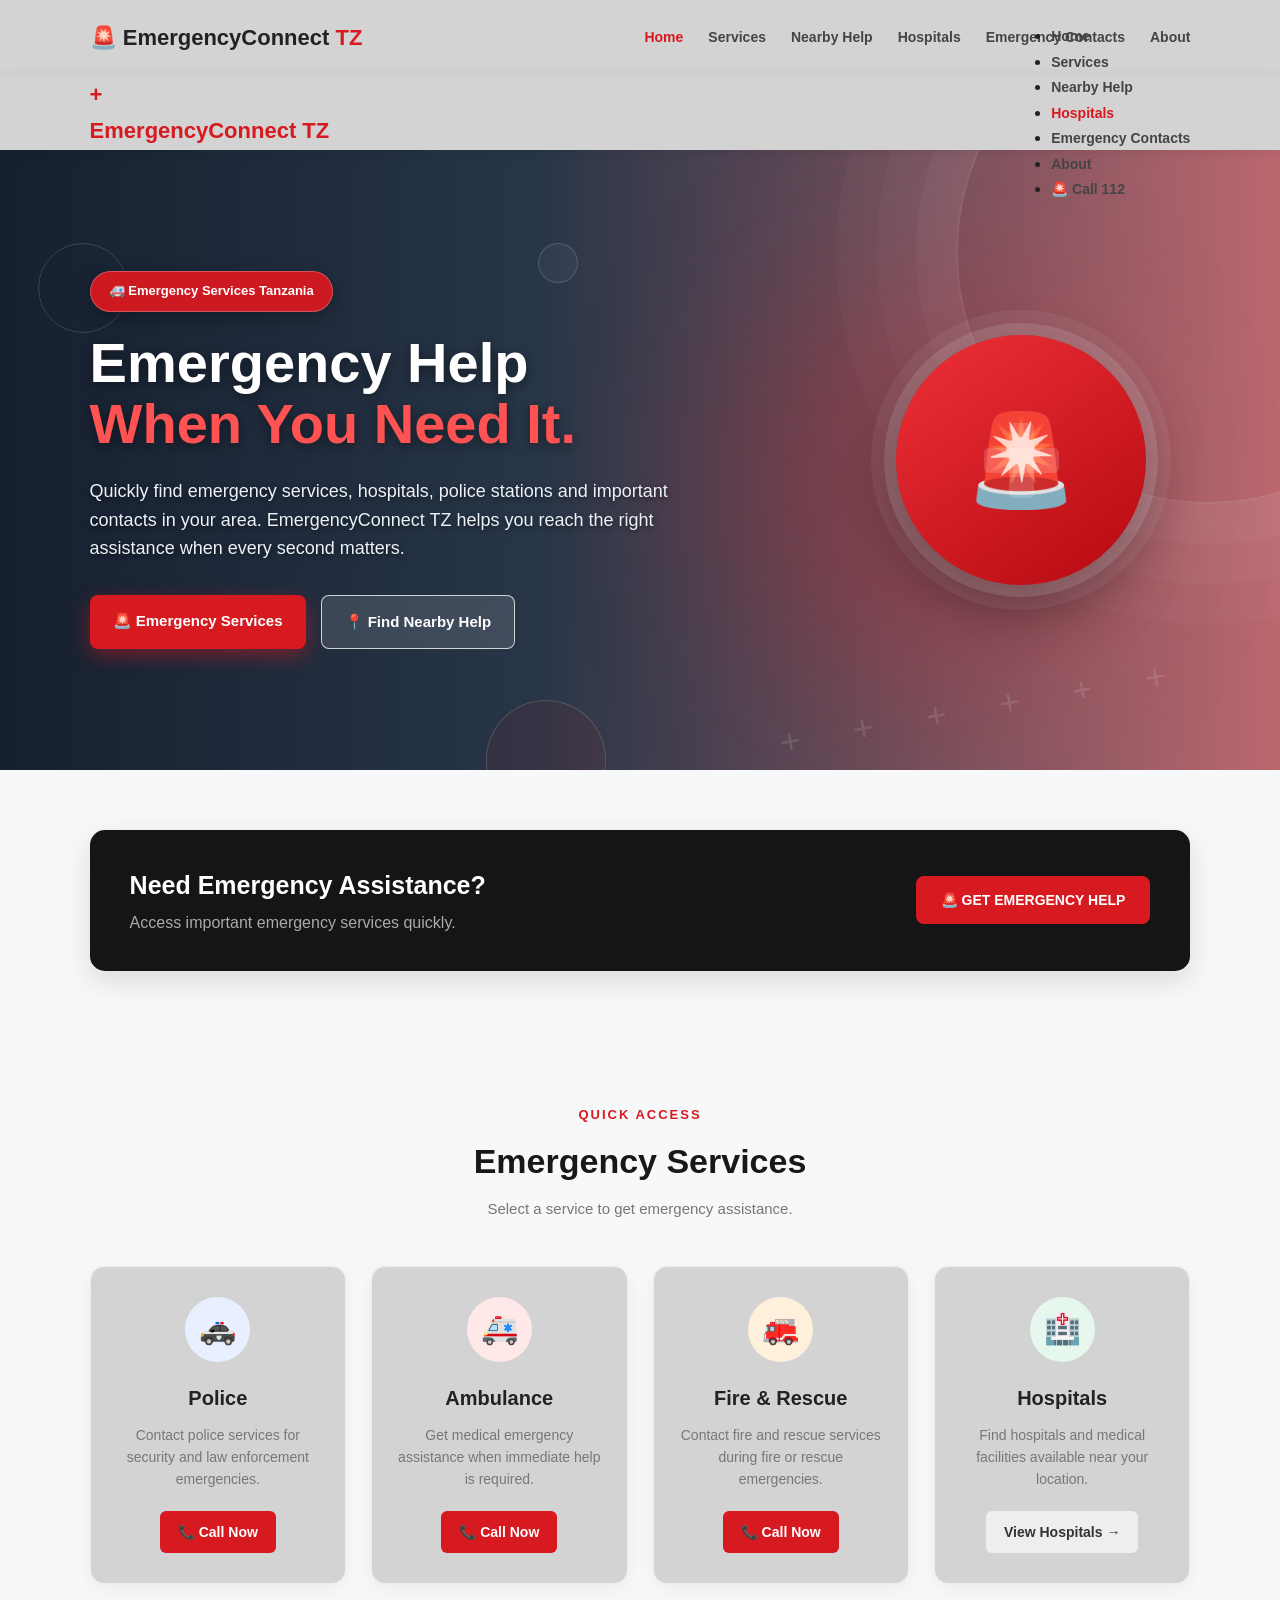
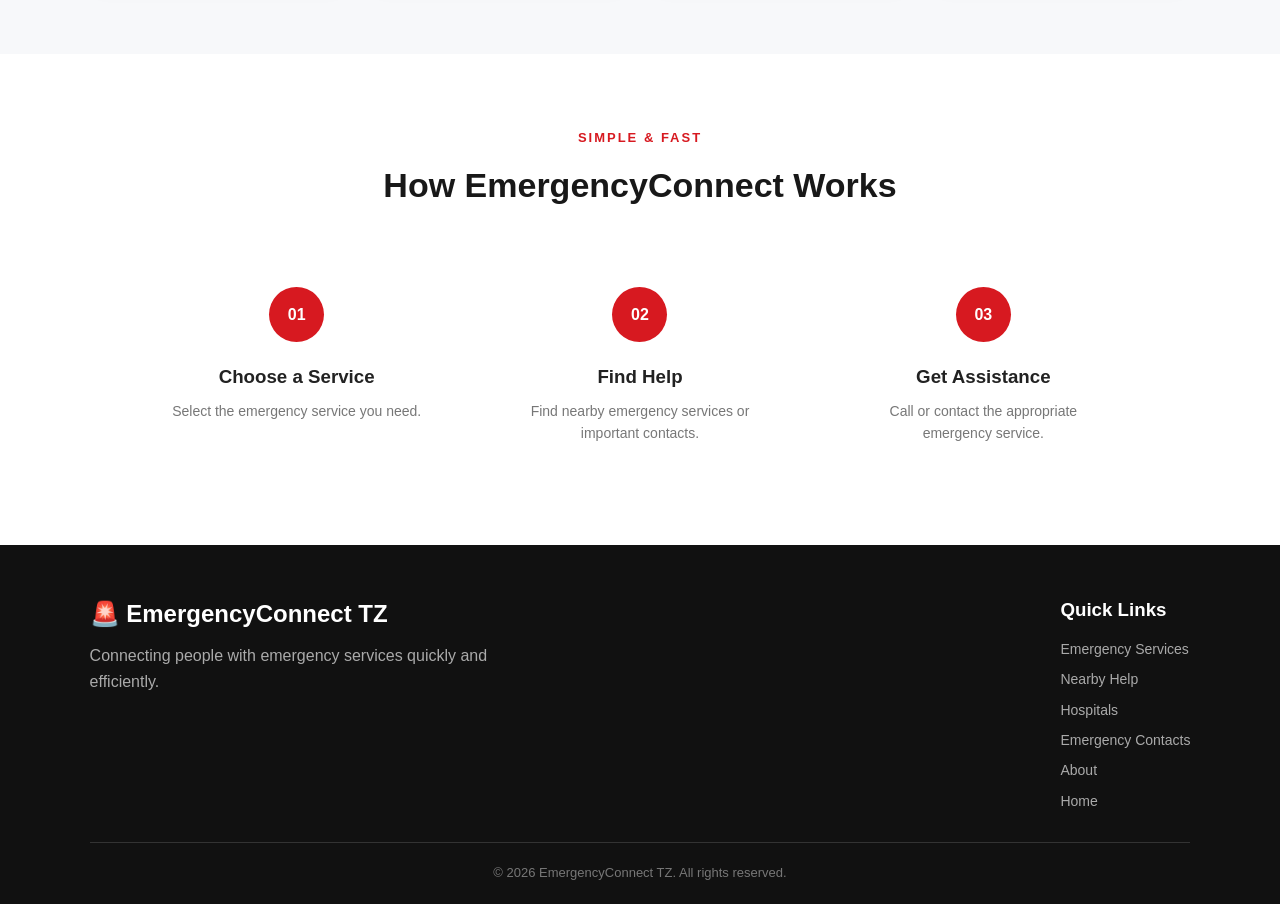
==== commit 6dd02120: "Add files via upload" ====
--- a/index.html
+++ b/index.html
@@ -889,6 +889,26 @@
         <button class="menu-btn" onclick="toggleMenu()">☰</button>
 
     </header>
+    <nav class="navbar">
+
+    <a href="index.html" class="logo">
+        <div class="logo-icon">+</div>
+        EmergencyConnect TZ
+    </a>
+
+    <div class="menu-btn" id="menuBtn">☰</div>
+
+    <ul class="nav-links" id="navLinks">
+        <li><a href="index.html">Home</a></li>
+        <li><a href="services.html">Services</a></li>
+        <li><a href="nearby.html">Nearby Help</a></li>
+        <li><a href="hospitals.html" class="active">Hospitals</a></li>
+        <li><a href="contacts.html">Emergency Contacts</a></li>
+        <li><a href="about.html">About</a></li>
+        <li><a href="tel:112" class="emergency-nav">🚨 Call 112</a></li>
+    </ul>
+
+</nav>
 
 
     <!-- =========================================================
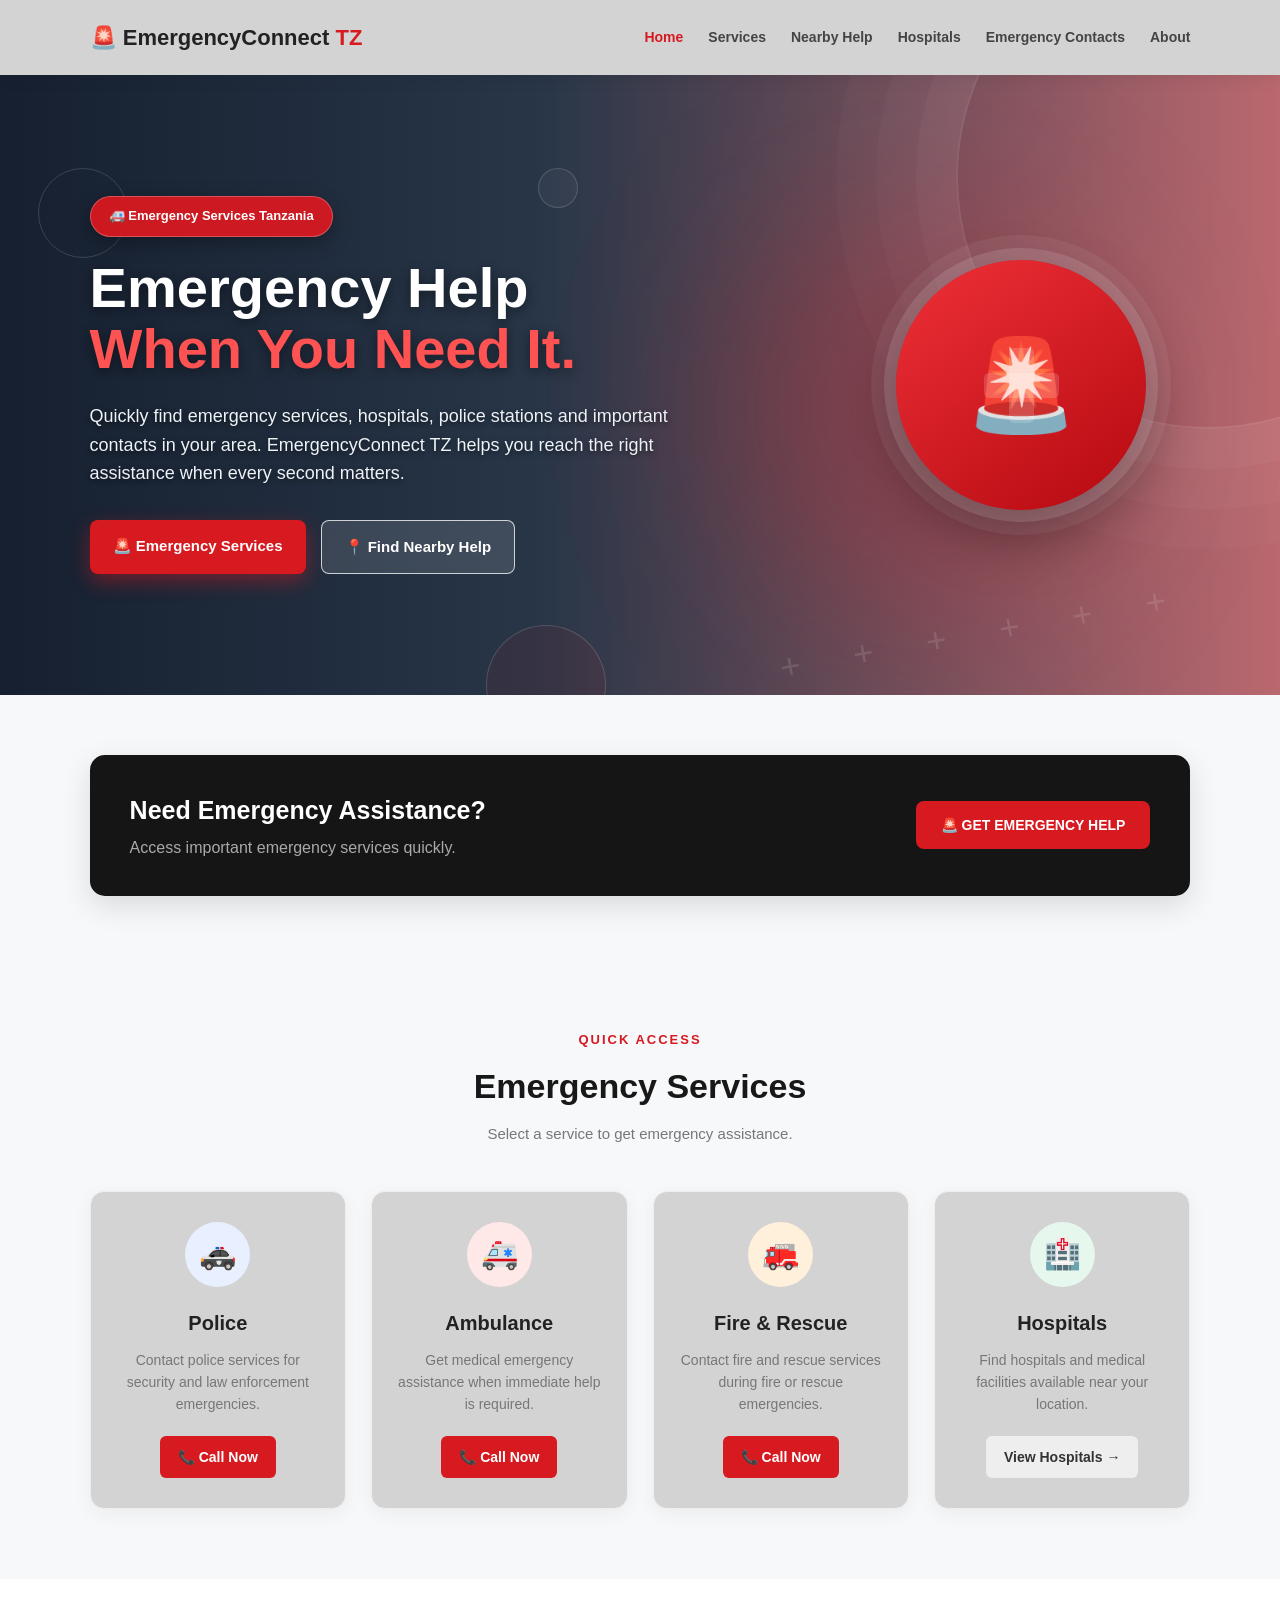
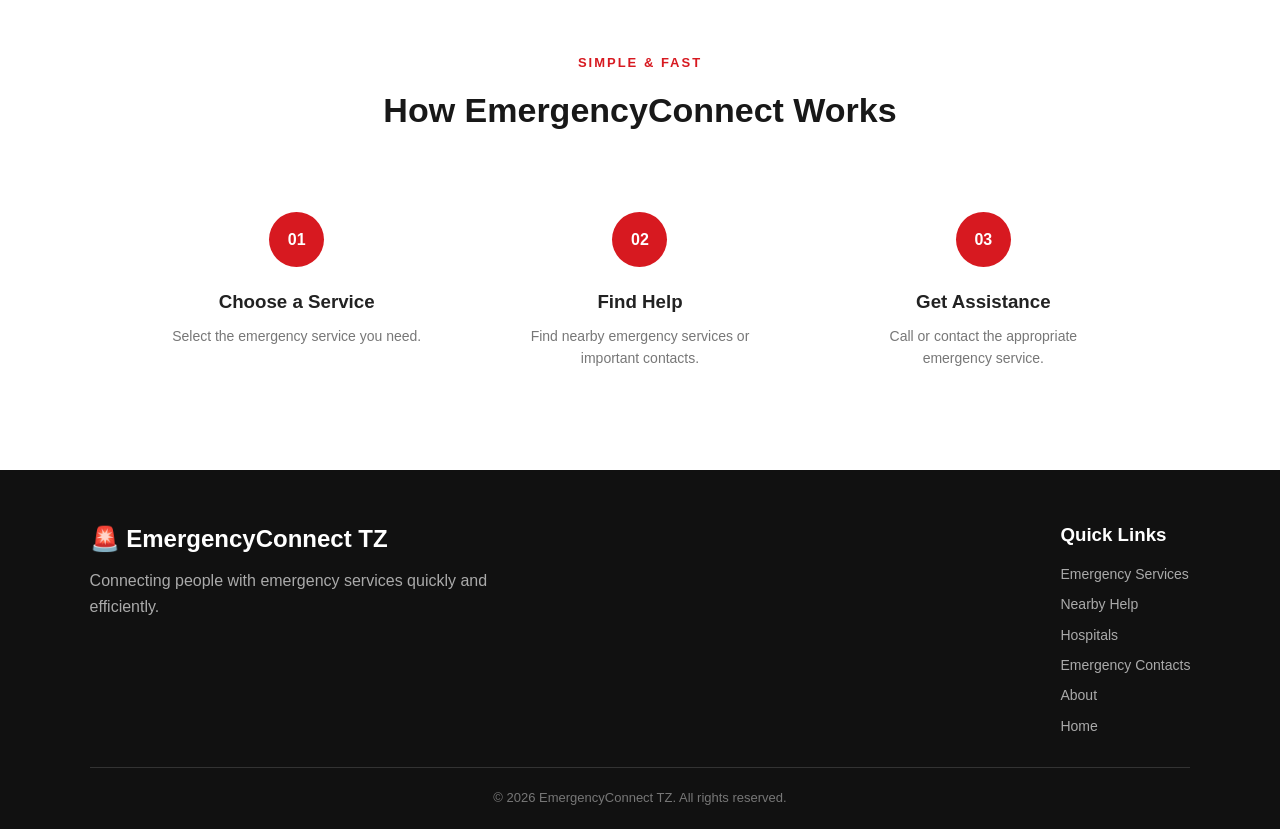
==== commit 7a049920: "Add files via upload" ====
--- a/index.html
+++ b/index.html
@@ -889,26 +889,7 @@
         <button class="menu-btn" onclick="toggleMenu()">☰</button>
 
     </header>
-    <nav class="navbar">
-
-    <a href="index.html" class="logo">
-        <div class="logo-icon">+</div>
-        EmergencyConnect TZ
-    </a>
-
-    <div class="menu-btn" id="menuBtn">☰</div>
-
-    <ul class="nav-links" id="navLinks">
-        <li><a href="index.html">Home</a></li>
-        <li><a href="services.html">Services</a></li>
-        <li><a href="nearby.html">Nearby Help</a></li>
-        <li><a href="hospitals.html" class="active">Hospitals</a></li>
-        <li><a href="contacts.html">Emergency Contacts</a></li>
-        <li><a href="about.html">About</a></li>
-        <li><a href="tel:112" class="emergency-nav">🚨 Call 112</a></li>
-    </ul>
-
-</nav>
+    
 
 
     <!-- =========================================================
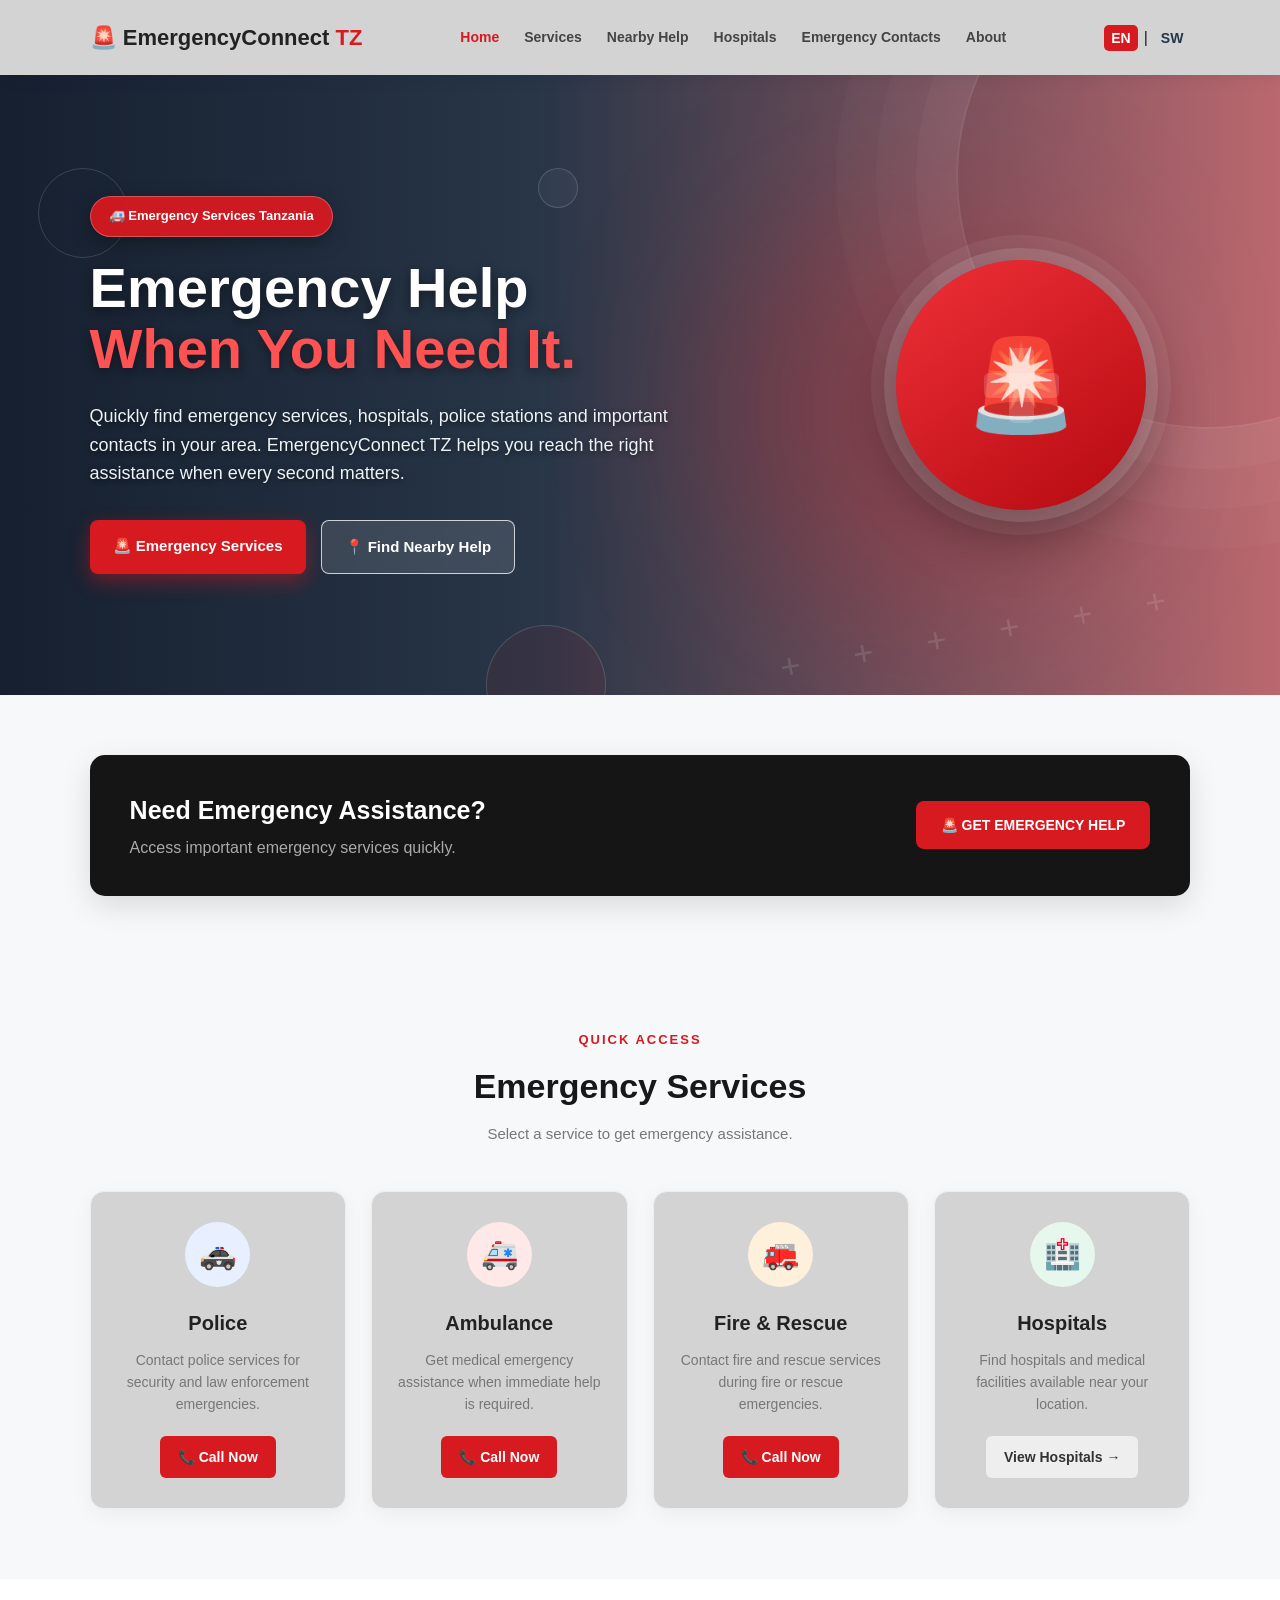
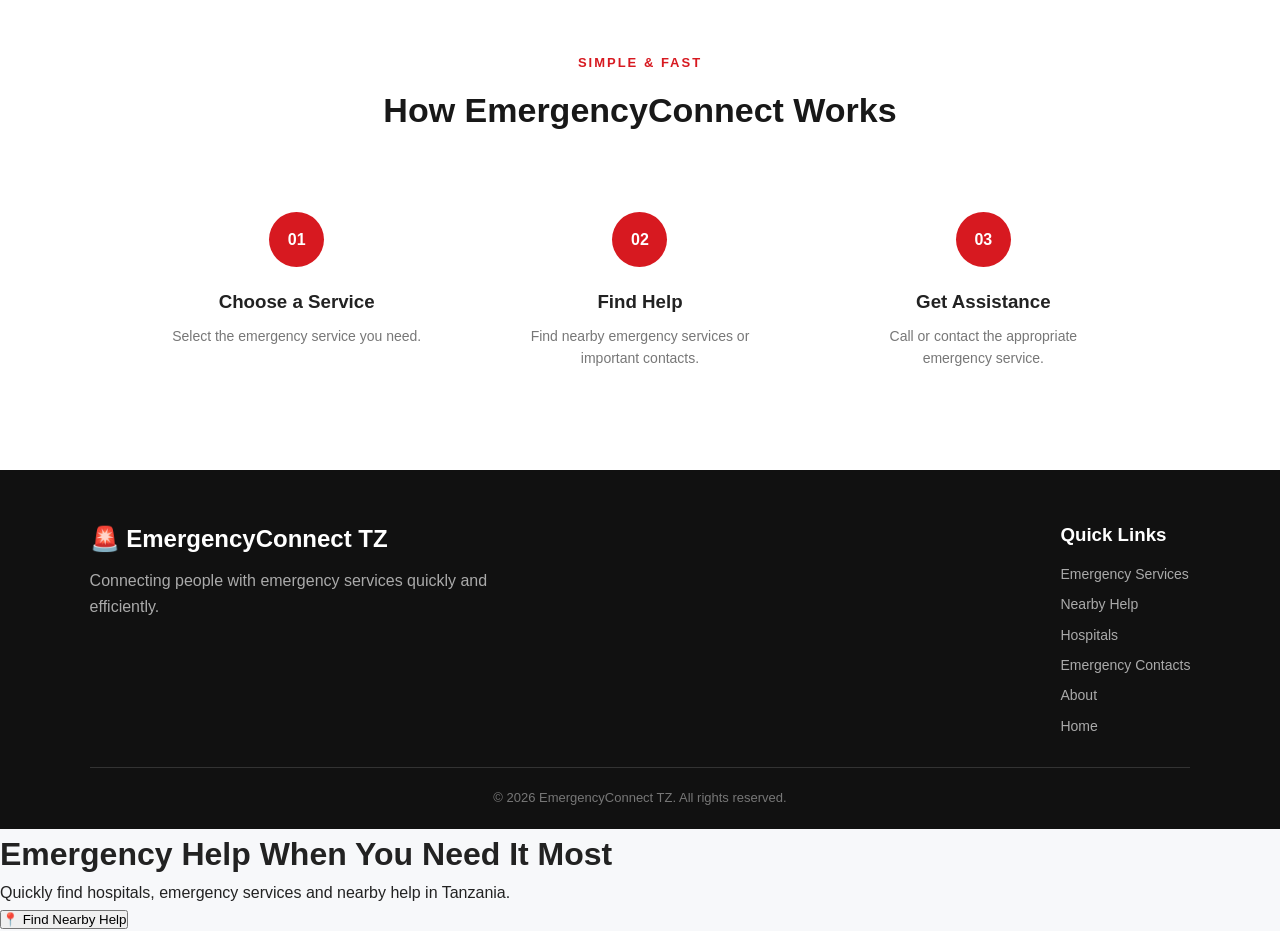
==== commit 7471e669: "Add files via upload" ====
--- a/index.html
+++ b/index.html
@@ -166,6 +166,54 @@
             font-size: 25px;
             cursor: pointer;
         }
+        /* =========================================
+   LANGUAGE SWITCHER
+========================================= */
+
+.language-switcher {
+    display: flex;
+    align-items: center;
+    gap: 6px;
+    white-space: nowrap;
+}
+
+.lang-btn {
+    border: none;
+    background: transparent;
+    color: #243746;
+    font-weight: 700;
+    font-size: 14px;
+    cursor: pointer;
+    padding: 5px 7px;
+    border-radius: 5px;
+}
+
+.lang-btn:hover {
+    color: #d71920;
+}
+
+.lang-btn.active {
+    background: #d71920;
+    color: white;
+}
+
+
+/* Mobile */
+
+@media (max-width: 900px) {
+
+    .language-switcher {
+        width: 100%;
+        margin-top: 5px;
+        padding-top: 10px;
+        border-top: 1px solid #eeeeee;
+    }
+
+    .lang-btn {
+        font-size: 14px;
+    }
+
+}
 
 
         /* =========================================================
@@ -885,6 +933,11 @@
             <a href="contacts.html">Emergency Contacts</a>
             <a href="about.html">About</a>
         </nav>
+        <li class="language-switcher">
+    <button id="englishBtn" class="lang-btn active">EN</button>
+    <span>|</span>
+    <button id="swahiliBtn" class="lang-btn">SW</button>
+</li>
 
         <button class="menu-btn" onclick="toggleMenu()">☰</button>
 
@@ -1401,6 +1454,18 @@
 
 
     <script src="main.js"></script>
+    <script src="language.js"></script>
+    <h1 data-i18n="heroTitle">
+    Emergency Help When You Need It Most
+</h1>
+
+<p data-i18n="heroDescription">
+    Quickly find hospitals, emergency services and nearby help in Tanzania.
+</p>
+
+<button data-i18n="findNearby">
+    📍 Find Nearby Help
+</button>
 
 </body>
-</html>+</html>
